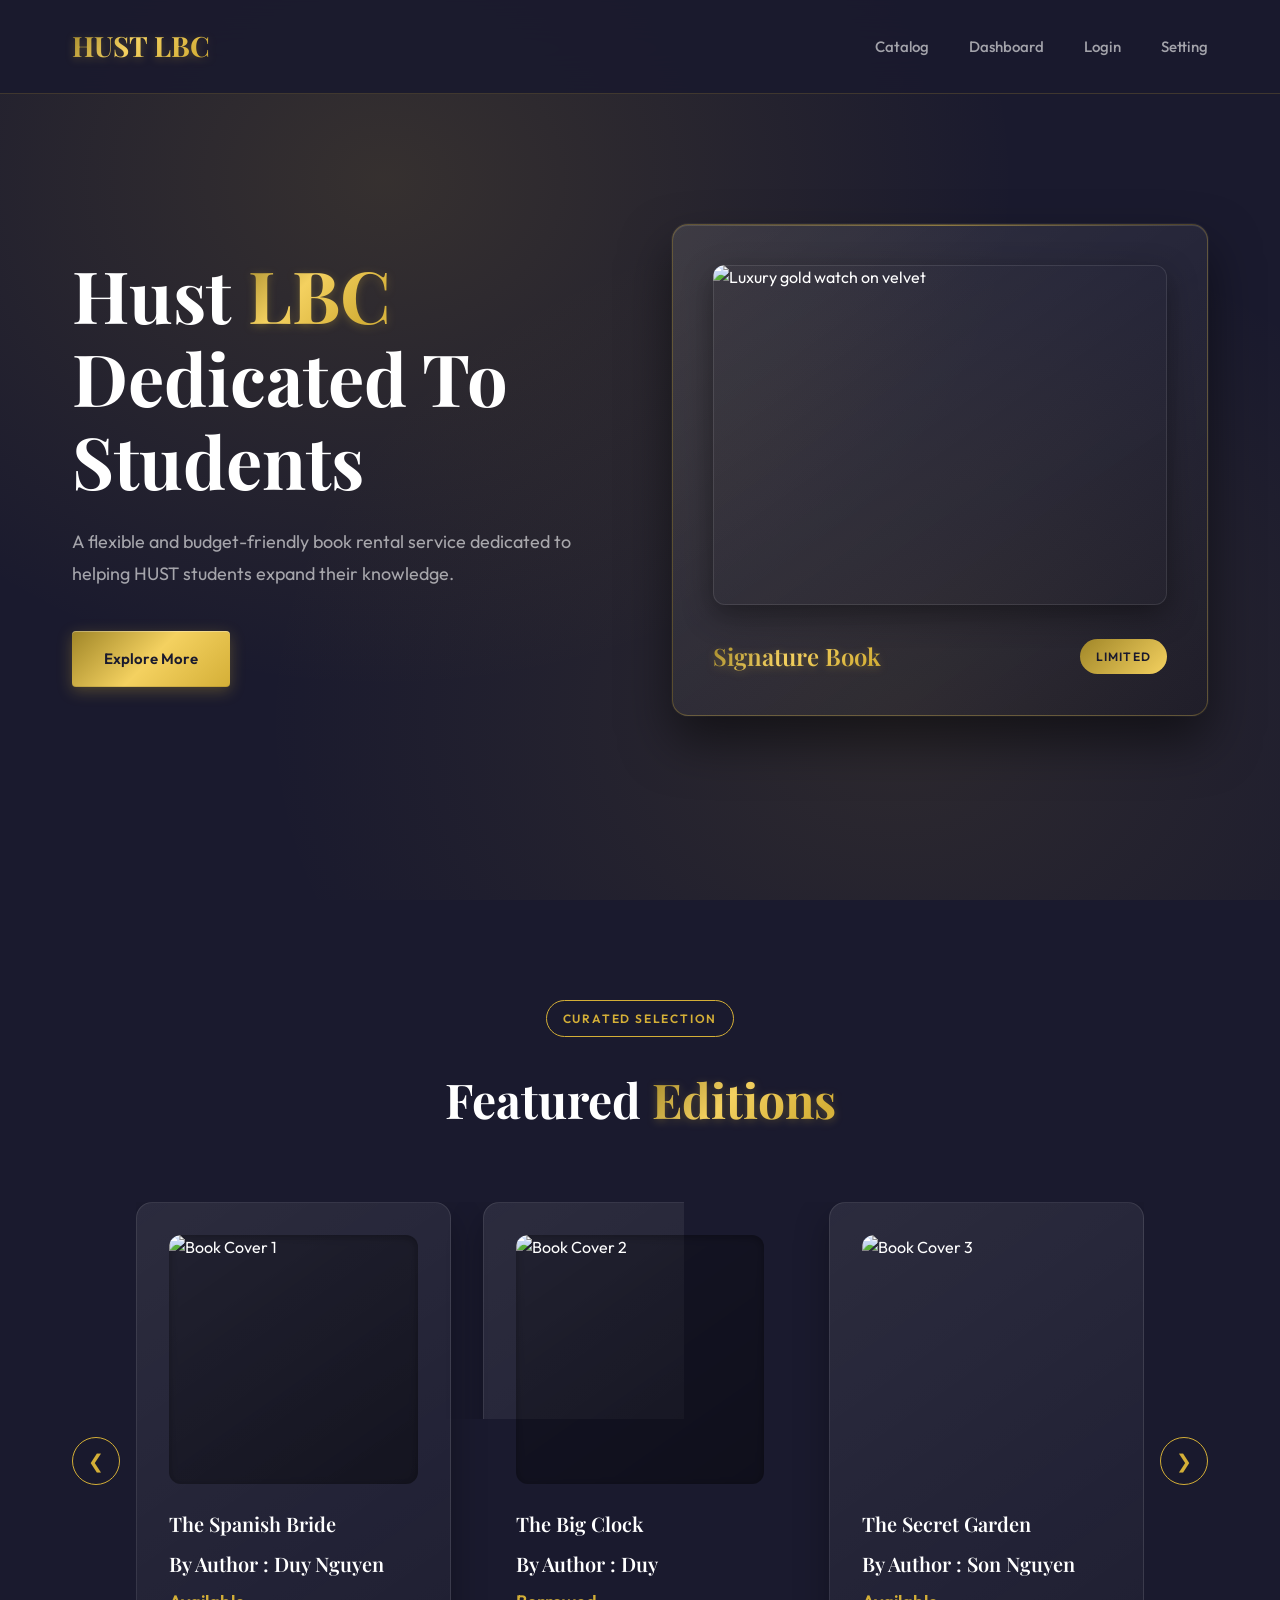
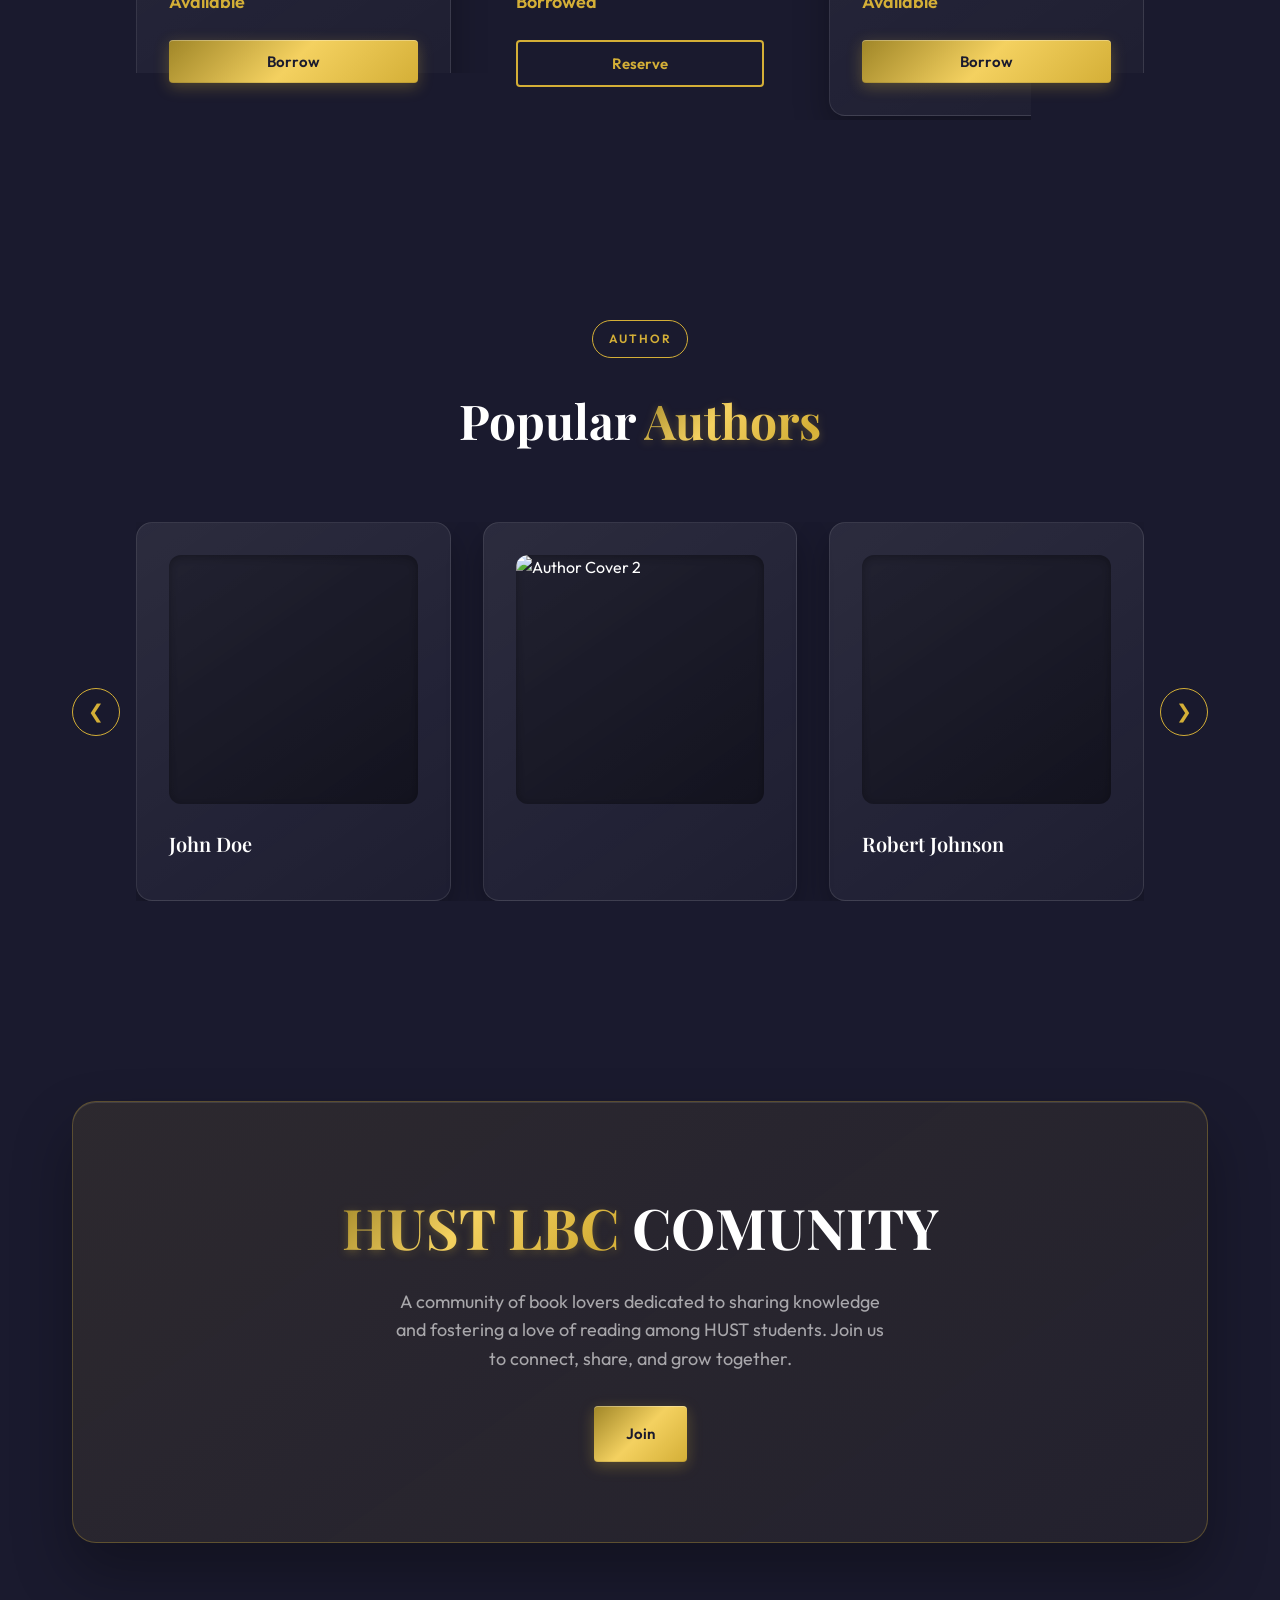
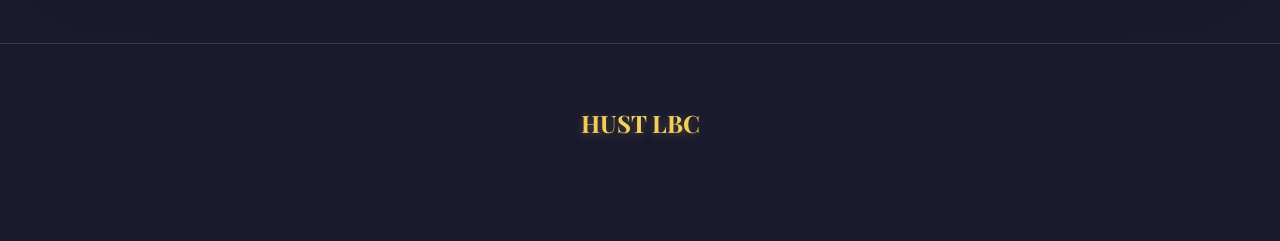
==== frontend/index.html @ 4344c5fb "Done login +catalog + index (home) lưu ý đọc lại các file css để biết style của web, chưa làm databa" ====
<!doctype html>
<html lang="en">
  <head>
    <meta charset="UTF-8" />
    <meta name="viewport" content="width=device-width, initial-scale=1.0" />
    <title>Hust | Library Book Checkout</title>

    <link rel="preconnect" href="https://fonts.googleapis.com" />
    <link rel="preconnect" href="https://fonts.gstatic.com" crossorigin />
    <link
      href="https://fonts.googleapis.com/css2?family=Playfair+Display:wght@400;500;600;700;800&family=Outfit:wght@300;400;500;600;700&display=swap"
      rel="stylesheet" />

    <link rel="stylesheet" href="assets/css/style.css" />
    <link rel="stylesheet" href="assets/css/index.css" />
  </head>
  <body>
    <nav>
      <div class="container">
        <a href="index.html" class="logo metallic-gold">HUST LBC</a>
        <ul class="nav-links">
          <li><a href="catalog.html">Catalog</a></li>
          <li><a href="dashboard.html">Dashboard</a></li>
          <li><a href="login.html">Login</a></li>
          <li><a href="setting.html">Setting</a></li>
        </ul>
      </div>
    </nav>

    <main>
      <section class="hero">
        <div class="hero-bg"></div>
        <div class="container">
          <div class="hero-grid">
            <div class="hero-content">
              <h1>
                Hust <span class="metallic-gold">LBC</span> Dedicated To
                Students
              </h1>
              <p class="hero-description">
                A flexible and budget-friendly book rental service dedicated to
                helping HUST students expand their knowledge.
              </p>
              <div class="hero-buttons">
                <a href="catalog.html" class="btn btn-gold">Explore More</a>
              </div>
            </div>
            <div class="hero-visual">
              <div class="card-3d">
                <div class="card-3d-inner">
                  <div class="card-image">
                    <img
                      src="https://images.nxbbachkhoa.vn/Picture/2023/3/20/image-20230320163952673.jpg"
                      alt="Luxury gold watch on velvet" />
                  </div>
                  <div class="card-meta">
                    <h3 class="card-title metallic-gold">Signature Book</h3>
                    <span class="card-badge">Limited</span>
                  </div>
                </div>
              </div>
            </div>
          </div>
        </div>
      </section>

      <section class="products">
        <div class="container">
          <div class="section-header">
            <span class="section-tag">Curated Selection</span>
            <h2 class="section-title">
              Featured <span class="metallic-gold">Editions</span>
            </h2>
          </div>

          <!-- Carousel Wrapper -->
          <div class="carousel-container">
            <!-- Nút lùi -->
            <button class="carousel-nav prev" aria-label="Previous">❮</button>

            <!-- Khung nhìn (ẩn đi những sách bị tràn ra ngoài) -->
            <div class="carousel-viewport">
              <!-- Đường ray chứa tất cả các sách -->
              <div class="carousel-track">
                <!-- Book 1 -->
                <div class="product-card">
                  <div class="product-card-inner">
                    <div class="product-image">
                      <img
                        src="https://images.unsplash.com/photo-1544947950-fa07a98d237f?w=600&q=80"
                        alt="Book Cover 1" />
                    </div>
                    <h3 class="product-title">The Spanish Bride</h3>
                    <h2 class="product-title">By Author : Duy Nguyen</h2>
                    <p class="product-price">Available</p>
                    <button class="btn btn-gold btn-block card-action">
                      Borrow
                    </button>
                  </div>
                </div>

                <!-- Book 2 -->
                <div class="product-card">
                  <div class="product-card-inner">
                    <div class="product-image">
                      <img
                        src="https://images.unsplash.com/photo-1589829085413-56de8ae18c73?w=600&q=80"
                        alt="Book Cover 2" />
                    </div>
                    <h3 class="product-title">The Big Clock</h3>
                    <h2 class="product-title">By Author : Duy</h2>
                    <p class="product-price">Borrowed</p>
                    <button class="btn btn-outline btn-block card-action">
                      Reserve
                    </button>
                  </div>
                </div>

                <!-- Book 3 -->
                <div class="product-card">
                  <div class="product-card-inner">
                    <div class="product-image">
                      <img
                        src="https://images.unsplash.com/photo-1611591437281-460bfbe1220a?w=400&q=80"
                        alt="Book Cover 3" />
                    </div>
                    <h3 class="product-title">The Secret Garden</h3>
                    <h2 class="product-title">By Author : Son Nguyen</h2>
                    <p class="product-price">Available</p>
                    <button class="btn btn-gold btn-block card-action">
                      Borrow
                    </button>
                  </div>
                </div>

                <!-- Book 4 -->
                <div class="product-card">
                  <div class="product-card-inner">
                    <div class="product-image">
                      <img
                        src="https://images.unsplash.com/photo-1512820790803-83ca734da794?w=600&q=80"
                        alt="Book Cover 4" />
                    </div>
                    <h3 class="product-title">The Great Gatsby</h3>
                    <h2 class="product-title">By Author : Son</h2>
                    <p class="product-price">Available</p>
                    <button class="btn btn-gold btn-block card-action">
                      Borrow
                    </button>
                  </div>
                </div>

                <!-- Book 5 -->
                <div class="product-card">
                  <div class="product-card-inner">
                    <div class="product-image">
                      <img
                        src="https://images.unsplash.com/photo-1532012197267-da84d127e765?w=600&q=80"
                        alt="Book Cover 5" />
                    </div>
                    <h3 class="product-title">Huckleberry Finn</h3>
                    <h2 class="product-title">By Author : Bao Nguyen</h2>
                    <p class="product-price">Available</p>
                    <button class="btn btn-gold btn-block card-action">
                      Borrow
                    </button>
                  </div>
                </div>
              </div>
            </div>

            <!-- Nút tiến -->
            <button class="carousel-nav next" aria-label="Next">❯</button>
          </div>
        </div>
      </section>

      <!-- Popular Author -->
      <section class="products">
        <div class="container">
          <div class="section-header">
            <span class="section-tag">Author</span>
            <h2 class="section-title">
              Popular <span class="metallic-gold">Authors</span>
            </h2>
          </div>

          <!-- Carousel Wrapper -->
          <div class="carousel-container">
            <!-- Nút lùi -->
            <button class="carousel-nav prev" aria-label="Previous">❮</button>

            <!-- Khung nhìn (ẩn đi những sách bị tràn ra ngoài) -->
            <div class="carousel-viewport">
              <!-- Đường ray chứa tất cả các sách -->
              <div class="carousel-track">
                <!-- Author 1 -->
                <div class="product-card">
                  <div class="product-card-inner">
                    <div class="product-image">
                      <img
                        src="https://i.scdn.co/image/ab6761610000e5ebdd63bbbb794fe896da8b1cca"
                        alt="Author Cover 1" />
                    </div>
                    <h3 class="product-title">John Doe</h3>
                  </div>
                </div>

                <!-- Author 2 -->
                <div class="product-card">
                  <div class="product-card-inner">
                    <div class="product-image">
                      <img
                        src="https://www.janesmithauthor.com/uploads/b/c5209bf0-3a89-11ef-9367-8d7cf36590d5/JS%20square%20small.jpg"
                        alt="Author Cover 2" />
                    </div>
                    <h3 class="product-title">Jane Smith</h3>
                  </div>
                </div>

                <!-- Author 3 -->
                <div class="product-card">
                  <div class="product-card-inner">
                    <div class="product-image">
                      <img
                        src="https://www.heydaybooks.com/wp-content/uploads/2022/08/Bob_Johnson_credit_Dani_Padgett_500pix-web.jpg"
                        alt="Author Cover 3" />
                    </div>
                    <h3 class="product-title">Robert Johnson</h3>
                  </div>
                </div>

                <!-- Author 4 -->
                <div class="product-card">
                  <div class="product-card-inner">
                    <div class="product-image">
                      <img
                        src="https://m.media-amazon.com/images/M/MV5BNzhkYTNkNTktN2M5OS00MjU5LWFkMWQtZGEwOWIzZjcyY2NiXkEyXkFqcGc@._V1_FMjpg_UX1000_.jpg"
                        alt="Author Cover 4" />
                    </div>
                    <h3 class="product-title">F. Scott Fitzgerald</h3>
                  </div>
                </div>

                <!-- Author 5 -->
                <div class="product-card">
                  <div class="product-card-inner">
                    <div class="product-image">
                      <img
                        src="https://www.americanpoems.com/wp-content/uploads/2018/09/Emily-Dickinson.gif"
                        alt="Author Cover 5" />
                    </div>
                    <h3 class="product-title">Emily Dickinson</h3>
                  </div>
                </div>
              </div>
            </div>

            <!-- Nút tiến -->
            <button class="carousel-nav next" aria-label="Next">❯</button>
          </div>
        </div>
      </section>

      <section class="cta">
        <div class="container">
          <div class="cta-card">
            <h2 class="cta-title">
              <span class="metallic-gold">HUST LBC</span> COMUNITY
            </h2>
            <p class="cta-description">
              A community of book lovers dedicated to sharing knowledge and
              fostering a love of reading among HUST students. Join us to
              connect, share, and grow together.
            </p>
            <a href="login.html" class="btn btn-gold">Join</a>
          </div>
        </div>
      </section>
    </main>

    <footer>
      <div class="container">
        <div class="footer-logo metallic-gold reveal">HUST LBC</div>
        <p class="reveal stagger-1">
          &copy; 2026 HUST LBC. Crafted with hyperrealistic precision.
        </p>
      </div>
    </footer>

    <script src="assets/js/index/index.js"></script>
    <script src="assets/js/main.js"></script>
  </body>
</html>
---- frontend/assets/css/style.css ----
/* ==========================================================================
   GLOBAL VARIABLES & RESET
   ========================================================================== */
:root {
  --color-bg: #1a1a2e;
  --color-bg-alt: #16162a;
  --color-text: #ffffff;
  --color-text-muted: rgba(255, 255, 255, 0.6);
  --color-gold: #d4af37;
  --color-gold-light: #f4d160;
  --color-gold-dark: #a08628;
  --color-silver: #c0c0c0;
  --font-display: "Playfair Display", serif;
  --font-body: "Outfit", sans-serif;
}

*,
*::before,
*::after {
  margin: 0;
  padding: 0;
  box-sizing: border-box;
}

html {
  font-size: 16px;
  scroll-behavior: smooth;
}

body {
  font-family: var(--font-body);
  background: var(--color-bg);
  color: var(--color-text);
  line-height: 1.6;
  -webkit-font-smoothing: antialiased;
  min-height: 100vh;
  overflow-x: hidden;
}

.container {
  max-width: 1200px;
  margin: 0 auto;
  padding: 0 2rem;
}

/* ==========================================================================
   UTILITIES & TYPOGRAPHY
   ========================================================================== */
.metallic-gold {
  background: linear-gradient(
    135deg,
    var(--color-gold-dark) 0%,
    var(--color-gold-light) 25%,
    var(--color-gold) 50%,
    var(--color-gold-light) 75%,
    var(--color-gold-dark) 100%
  );
  -webkit-background-clip: text;
  -webkit-text-fill-color: transparent;
  background-clip: text;
  filter: drop-shadow(0 2px 4px rgba(212, 175, 55, 0.3));
  background-size: 200% auto;
  animation: shine 3s linear infinite;
}

.metallic-silver {
  background: linear-gradient(
    135deg,
    #888 0%,
    #fff 25%,
    #c0c0c0 50%,
    #fff 75%,
    #888 100%
  );
  -webkit-background-clip: text;
  -webkit-text-fill-color: transparent;
  background-clip: text;
}

a:focus-visible,
button:focus-visible {
  outline: 2px solid var(--color-gold);
  outline-offset: 4px;
}

/* ==========================================================================
   COMPONENTS: BUTTONS
   ========================================================================== */
.btn {
  display: inline-flex;
  align-items: center;
  gap: 0.5rem;
  padding: 1rem 2rem;
  font-family: inherit;
  font-size: 0.9375rem;
  font-weight: 600;
  text-decoration: none;
  border: none;
  border-radius: 4px;
  cursor: pointer;
  transition: all 0.4s ease;
}

.btn-gold {
  color: var(--color-bg);
  background: linear-gradient(
    135deg,
    var(--color-gold-dark),
    var(--color-gold-light),
    var(--color-gold)
  );
  box-shadow:
    0 4px 15px rgba(212, 175, 55, 0.3),
    inset 0 1px 0 rgba(255, 255, 255, 0.3),
    inset 0 -1px 0 rgba(0, 0, 0, 0.1);
  animation: goldGlow 2s ease-in-out infinite;
}

.btn-gold:hover {
  transform: translateY(-2px);
  animation: none;
  box-shadow:
    0 8px 25px rgba(212, 175, 55, 0.4),
    inset 0 1px 0 rgba(255, 255, 255, 0.3),
    inset 0 -1px 0 rgba(0, 0, 0, 0.1);
}

.btn-outline {
  color: var(--color-gold);
  background: transparent;
  border: 2px solid var(--color-gold);
}

.btn-outline:hover {
  background: rgba(212, 175, 55, 0.1);
}

/* ==========================================================================
   LAYOUT: HEADER (NAV)
   ========================================================================== */
nav {
  position: fixed;
  top: 0;
  left: 0;
  right: 0;
  z-index: 100;
  padding: 1.5rem 0;
  background: rgba(26, 26, 46, 0.9);
  backdrop-filter: blur(20px);
  border-bottom: 1px solid rgba(212, 175, 55, 0.2);
}

nav .container {
  display: flex;
  justify-content: space-between;
  align-items: center;
}

.logo {
  font-family: var(--font-display);
  font-size: 1.75rem;
  font-weight: 700;
  text-decoration: none;
}

.nav-links {
  display: flex;
  gap: 2.5rem;
  list-style: none;
}

.nav-links a {
  font-size: 0.9375rem;
  font-weight: 500;
  text-decoration: none;
  color: var(--color-text-muted);
  transition: all 0.3s ease;
  position: relative;
}

.nav-links a::after {
  content: "";
  position: absolute;
  bottom: -4px;
  left: 0;
  width: 0;
  height: 2px;
  background: linear-gradient(
    90deg,
    var(--color-gold-dark),
    var(--color-gold-light)
  );
  transition: width 0.3s cubic-bezier(0.34, 1.56, 0.64, 1);
}

.nav-links a:hover {
  color: var(--color-gold);
}

.nav-links a:hover::after {
  width: 100%;
}

@media (max-width: 768px) {
  .nav-links {
    display: none;
  }
}

/* ==========================================================================
   LAYOUT: FOOTER
   ========================================================================== */
footer {
  padding: 60px 0 40px;
  border-top: 1px solid rgba(212, 175, 55, 0.2);
  text-align: center;
}

.footer-logo {
  font-family: var(--font-display);
  font-size: 1.5rem;
  font-weight: 700;
  margin-bottom: 1rem;
}

footer p {
  font-size: 0.875rem;
  color: var(--color-text-muted);
}

/* ==========================================================================
   GLOBAL ANIMATIONS
   ========================================================================== */
@keyframes fadeInUp {
  from {
    opacity: 0;
    transform: translateY(60px);
  }
  to {
    opacity: 1;
    transform: translateY(0);
  }
}

@keyframes shine {
  0% {
    background-position: -200% center;
  }
  100% {
    background-position: 200% center;
  }
}

@keyframes goldGlow {
  0%,
  100% {
    box-shadow: 0 4px 15px rgba(212, 175, 55, 0.3);
  }
  50% {
    box-shadow:
      0 4px 30px rgba(212, 175, 55, 0.5),
      0 0 50px rgba(212, 175, 55, 0.2);
  }
}

.reveal {
  opacity: 0;
  transform: translateY(60px);
  transition:
    opacity 0.8s cubic-bezier(0.16, 1, 0.3, 1),
    transform 0.8s cubic-bezier(0.16, 1, 0.3, 1);
}

.reveal.revealed {
  opacity: 1;
  transform: translateY(0);
}

.reveal-3d {
  opacity: 0;
  transform: translateY(40px) rotateX(10deg);
  transition:
    opacity 0.8s cubic-bezier(0.16, 1, 0.3, 1),
    transform 0.8s cubic-bezier(0.16, 1, 0.3, 1);
}

.reveal-3d.revealed {
  opacity: 1;
  transform: translateY(0) rotateX(0deg);
}

.stagger-1 {
  transition-delay: 0.1s;
}
.stagger-2 {
  transition-delay: 0.2s;
}
.stagger-3 {
  transition-delay: 0.3s;
}
.stagger-4 {
  transition-delay: 0.4s;
}

/* Reduced Motion Override */
@media (prefers-reduced-motion: reduce) {
  *,
  .btn-gold,
  .reveal,
  .reveal-3d {
    animation-duration: 0.01ms !important;
    transition-duration: 0.01ms !important;
    animation-delay: 0ms !important;
  }
  .metallic-gold {
    animation: none;
  }
  .reveal,
  .reveal-3d {
    opacity: 1;
    transform: none;
  }
}
---- frontend/assets/css/index.css ----
/* ==========================================================================
   HERO SECTION
   ========================================================================== */
.hero {
  min-height: 100vh;
  display: flex;
  align-items: center;
  padding: 120px 0 80px;
  position: relative;
  perspective: 1000px;
}

.hero-bg {
  position: absolute;
  top: 0;
  left: 0;
  width: 100%;
  height: 100%;
  background:
    radial-gradient(
      ellipse at 30% 20%,
      rgba(212, 175, 55, 0.15) 0%,
      transparent 50%
    ),
    radial-gradient(
      ellipse at 70% 80%,
      rgba(212, 175, 55, 0.1) 0%,
      transparent 50%
    );
  z-index: -1;
}

.hero-grid {
  display: grid;
  grid-template-columns: 1fr 1fr;
  gap: 4rem;
  align-items: center;
}

.hero-content {
  animation: fadeInUp 1s cubic-bezier(0.16, 1, 0.3, 1) 0.3s both;
}

.hero-content h1 {
  font-family: var(--font-display);
  font-size: clamp(3rem, 6vw, 4.5rem);
  font-weight: 700;
  line-height: 1.15;
  margin-bottom: 1.5rem;
}

.hero-description {
  font-size: 1.125rem;
  color: var(--color-text-muted);
  margin-bottom: 2.5rem;
  line-height: 1.8;
}

.hero-buttons {
  display: flex;
  gap: 1rem;
}

/* Hero 3D Card */
.hero-visual {
  perspective: 1000px;
  animation: fadeInUp 1s cubic-bezier(0.16, 1, 0.3, 1) 0.5s both;
}

.card-3d {
  position: relative;
  transform-style: preserve-3d;
  transition: transform 0.6s cubic-bezier(0.23, 1, 0.32, 1);
  animation: float3D 6s ease-in-out infinite;
}

.card-3d:hover {
  transform: rotateY(-5deg) rotateX(5deg);
}

.card-3d-inner {
  padding: 2.5rem;
  background: linear-gradient(
    145deg,
    rgba(255, 255, 255, 0.1) 0%,
    rgba(255, 255, 255, 0.05) 50%,
    rgba(0, 0, 0, 0.1) 100%
  );
  border: 1px solid rgba(212, 175, 55, 0.3);
  border-radius: 16px;
  box-shadow:
    0 25px 50px rgba(0, 0, 0, 0.5),
    0 0 0 1px rgba(255, 255, 255, 0.05),
    inset 0 1px 0 rgba(255, 255, 255, 0.1);
  position: relative;
  overflow: hidden;
}

.card-3d-inner::before {
  content: "";
  position: absolute;
  top: 0;
  left: 0;
  right: 0;
  height: 1px;
  background: linear-gradient(
    90deg,
    transparent,
    rgba(212, 175, 55, 0.5),
    transparent
  );
}

.card-image {
  width: 100%;
  aspect-ratio: 4/3;
  border-radius: 12px;
  overflow: hidden;
  margin-bottom: 2rem;
  box-shadow:
    0 10px 30px rgba(0, 0, 0, 0.4),
    inset 0 0 0 1px rgba(255, 255, 255, 0.1);
}

.card-image img {
  width: 100%;
  height: 100%;
  object-fit: cover;
}

.card-meta {
  display: flex;
  justify-content: space-between;
  align-items: center;
}

.card-title {
  font-family: var(--font-display);
  font-size: 1.5rem;
  font-weight: 600;
}

.card-badge {
  padding: 0.5rem 1rem;
  font-size: 0.75rem;
  font-weight: 600;
  text-transform: uppercase;
  letter-spacing: 0.1em;
  color: var(--color-bg);
  background: linear-gradient(
    135deg,
    var(--color-gold-dark),
    var(--color-gold-light)
  );
  border-radius: 100px;
}

/* ==========================================================================
   PRODUCTS SECTION
   ========================================================================== */
.products {
  padding: 100px 0;
}

.section-header {
  text-align: center;
  margin-bottom: 4rem;
}

.section-tag {
  display: inline-block;
  padding: 0.5rem 1rem;
  font-size: 0.75rem;
  font-weight: 600;
  letter-spacing: 0.15em;
  text-transform: uppercase;
  color: var(--color-gold);
  border: 1px solid var(--color-gold);
  border-radius: 100px;
  margin-bottom: 1.5rem;
  animation: fadeInUp 0.6s ease-out both;
}

.section-title {
  font-family: var(--font-display);
  font-size: clamp(2rem, 4vw, 3rem);
  font-weight: 700;
}

.products-grid {
  display: grid;
  grid-template-columns: repeat(4, 1fr);
  gap: 2rem;
}

.product-card {
  perspective: 1000px;
  cursor: pointer;
  animation: fadeInUp 0.6s ease-out both;
  transition:
    transform 0.5s cubic-bezier(0.16, 1, 0.3, 1),
    box-shadow 0.5s ease;
}

.product-card:nth-child(1) {
  animation-delay: 0.1s;
}
.product-card:nth-child(2) {
  animation-delay: 0.2s;
}
.product-card:nth-child(3) {
  animation-delay: 0.3s;
}

.product-card:hover {
  transform: translateY(-12px);
  box-shadow: 0 30px 60px rgba(0, 0, 0, 0.4);
}

.product-card:active {
  transform: translateY(-6px) scale(0.98);
}

.product-card-inner {
  padding: 2rem;
  background: linear-gradient(
    145deg,
    rgba(255, 255, 255, 0.08),
    rgba(255, 255, 255, 0.02)
  );
  border: 1px solid rgba(255, 255, 255, 0.1);
  border-radius: 16px;
  transform-style: preserve-3d;
  transition:
    all 0.5s cubic-bezier(0.23, 1, 0.32, 1),
    box-shadow 0.5s ease;
  box-shadow: 0 15px 35px rgba(0, 0, 0, 0.3);
}

.product-card:hover .product-card-inner {
  transform: translateY(-10px) rotateX(5deg);
  border-color: rgba(212, 175, 55, 0.3);
  box-shadow:
    0 25px 50px rgba(0, 0, 0, 0.4),
    0 0 50px rgba(212, 175, 55, 0.15);
}

.product-image {
  width: 100%;
  aspect-ratio: 1;
  border-radius: 12px;
  overflow: hidden;
  margin-bottom: 1.5rem;
  background: linear-gradient(145deg, rgba(0, 0, 0, 0.2), rgba(0, 0, 0, 0.4));
  box-shadow: inset 0 2px 10px rgba(0, 0, 0, 0.3);
}

.product-image img {
  width: 100%;
  height: 120%;
  object-fit: cover;
  transition: transform 0.5s ease;
}

.product-card:hover .product-image img {
  transform: scale(1.05);
}

.product-title {
  font-family: var(--font-display);
  font-size: 1.25rem;
  font-weight: 600;
  margin-bottom: 0.5rem;
}

.product-price {
  font-size: 1.125rem;
  font-weight: 600;
  color: var(--color-gold);
  transition:
    transform 0.3s cubic-bezier(0.34, 1.56, 0.64, 1),
    color 0.3s ease;
}

.product-card:hover .product-price {
  transform: scale(1.1);
}

/* ==========================================================================
   MATERIALS SECTION
   ========================================================================== */
.materials {
  padding: 100px 0;
  background: var(--color-bg-alt);
}

.materials-grid {
  display: grid;
  grid-template-columns: repeat(4, 1fr);
  gap: 1.5rem;
}

.material-card {
  aspect-ratio: 1;
  border-radius: 16px;
  position: relative;
  overflow: hidden;
  cursor: pointer;
  animation: fadeInUp 0.5s ease-out both;
  transition: transform 0.4s cubic-bezier(0.16, 1, 0.3, 1);
}

.material-card:nth-child(1) {
  animation-delay: 0.1s;
}
.material-card:nth-child(2) {
  animation-delay: 0.15s;
}
.material-card:nth-child(3) {
  animation-delay: 0.2s;
}
.material-card:nth-child(4) {
  animation-delay: 0.25s;
}

.material-card::after {
  content: "";
  position: absolute;
  top: 0;
  left: -100%;
  width: 50%;
  height: 100%;
  background: linear-gradient(
    90deg,
    transparent,
    rgba(255, 255, 255, 0.4),
    transparent
  );
  transition: left 0.5s ease;
}

.material-card:hover {
  transform: scale(1.05);
  box-shadow: 0 20px 40px rgba(0, 0, 0, 0.4);
}

.material-card:hover::after {
  left: 150%;
}

.material-card:active {
  transform: scale(0.98);
}

.material-gold {
  background: linear-gradient(
    135deg,
    #b8860b 0%,
    #ffd700 25%,
    #daa520 50%,
    #ffd700 75%,
    #b8860b 100%
  );
}
.material-silver {
  background: linear-gradient(
    135deg,
    #696969 0%,
    #e0e0e0 25%,
    #c0c0c0 50%,
    #e0e0e0 75%,
    #696969 100%
  );
}
.material-bronze {
  background: linear-gradient(
    135deg,
    #8b4513 0%,
    #cd853f 25%,
    #b87333 50%,
    #cd853f 75%,
    #8b4513 100%
  );
}
.material-platinum {
  background: linear-gradient(
    135deg,
    #8e8e8e 0%,
    #f5f5f5 25%,
    #e5e4e2 50%,
    #f5f5f5 75%,
    #8e8e8e 100%
  );
}

.material-label {
  position: absolute;
  bottom: 1rem;
  left: 1rem;
  font-size: 0.875rem;
  font-weight: 600;
  text-transform: uppercase;
  letter-spacing: 0.1em;
  color: rgba(0, 0, 0, 0.7);
}

/* ==========================================================================
   CTA SECTION
   ========================================================================== */
.cta {
  padding: 100px 0;
}

.cta-card {
  padding: 5rem 3rem;
  text-align: center;
  background: linear-gradient(
    145deg,
    rgba(212, 175, 55, 0.1),
    rgba(212, 175, 55, 0.05)
  );
  border: 1px solid rgba(212, 175, 55, 0.3);
  border-radius: 24px;
  box-shadow:
    0 30px 60px rgba(0, 0, 0, 0.3),
    inset 0 1px 0 rgba(255, 255, 255, 0.1);
  animation: fadeInUp 0.8s ease-out 0.2s both;
}

.cta-title {
  font-family: var(--font-display);
  font-size: clamp(2rem, 5vw, 3.5rem);
  font-weight: 700;
  margin-bottom: 1rem;
}

.cta-description {
  font-size: 1.125rem;
  color: var(--color-text-muted);
  max-width: 500px;
  margin: 0 auto 2rem;
}

/* ==========================================================================
   INDEX RESPONSIVE & KEYFRAMES
   ========================================================================== */
@media (max-width: 1024px) {
  .hero-grid {
    grid-template-columns: 1fr;
  }
  .hero-visual {
    margin-top: 3rem;
  }
  .products-grid {
    grid-template-columns: repeat(2, 1fr);
  }
  .materials-grid {
    grid-template-columns: repeat(2, 1fr);
  }
}

@media (max-width: 1024px) {
  .products-grid {
    grid-template-columns: 1fr;
  }
  .hero-buttons {
    flex-direction: column;
  }
  .cta-card {
    padding: 3rem 1.5rem;
  }
}

@keyframes float3D {
  0%,
  100% {
    transform: translateZ(0) rotateX(0);
  }
  50% {
    transform: translateZ(20px) rotateX(2deg);
  }
}

@media (prefers-reduced-motion: reduce) {
  .hero-content,
  .hero-visual,
  .card-3d,
  .product-card,
  .material-card,
  .cta-card {
    animation-duration: 0.01ms !important;
    transition-duration: 0.01ms !important;
    animation-delay: 0ms !important;
  }
}

/* ==========================================================================
   CAROUSEL SYSTEM (Thay thế cho .products-grid cũ)
   ========================================================================== */
.carousel-container {
  position: relative;
  padding: 0 4rem; /* Tạo khoảng trống 2 bên cho nút bấm */
}

.carousel-viewport {
  overflow: hidden; /* Giấu các thẻ bài nằm ngoài khung */
  width: 100%;
}

.carousel-track {
  display: flex;
  gap: 2rem;
  /* Đây là mấu chốt cho chuyển động mượt mà: Dùng cubic-bezier giống hiệu ứng 3D */
  transition: transform 0.6s cubic-bezier(0.23, 1, 0.32, 1);
  will-change: transform; /* Tối ưu hóa hiệu năng render cho trình duyệt */
}

.carousel-track .product-card {
  /* Hiển thị 3 cột trên desktop, trừ đi khoảng cách gap */
  flex: 0 0 calc(33.333% - 1.333rem);
  min-width: 0;
}

/* Nút chuyển Slide phong cách Luxury */
.carousel-nav {
  position: absolute;
  top: 50%;
  transform: translateY(-50%);
  width: 48px;
  height: 48px;
  border-radius: 50%;
  background: rgba(26, 26, 46, 0.8);
  border: 1px solid var(--color-gold);
  color: var(--color-gold);
  font-size: 1.2rem;
  display: flex;
  align-items: center;
  justify-content: center;
  cursor: pointer;
  z-index: 10;
  transition: all 0.4s cubic-bezier(0.16, 1, 0.3, 1);
  backdrop-filter: blur(10px);
}

.carousel-nav:hover {
  background: linear-gradient(
    135deg,
    var(--color-gold-dark),
    var(--color-gold-light)
  );
  color: var(--color-bg);
  box-shadow: 0 0 20px rgba(212, 175, 55, 0.4);
  transform: translateY(-50%) scale(1.1);
}

.carousel-nav:disabled {
  opacity: 0.3;
  cursor: not-allowed;
  pointer-events: none;
}

.carousel-nav.prev {
  left: 0;
}

.carousel-nav.next {
  right: 0;
}

/* Style cho nút Borrow bên trong Card */
.btn-block {
  width: 100%;
  justify-content: center;
  padding: 0.75rem 1rem;
}
.card-action {
  margin-top: 1.5rem;
}

/* Carousel Responsive */
@media (max-width: 1024px) {
  .carousel-track .product-card {
    flex: 0 0 calc(50% - 1rem); /* Hiển thị 2 cột trên Tablet */
  }
}

@media (max-width: 768px) {
  .carousel-container {
    padding: 0 3rem;
  }
  .carousel-track .product-card {
    flex: 0 0 100%; /* Hiển thị 1 cột trên Mobile */
  }
}
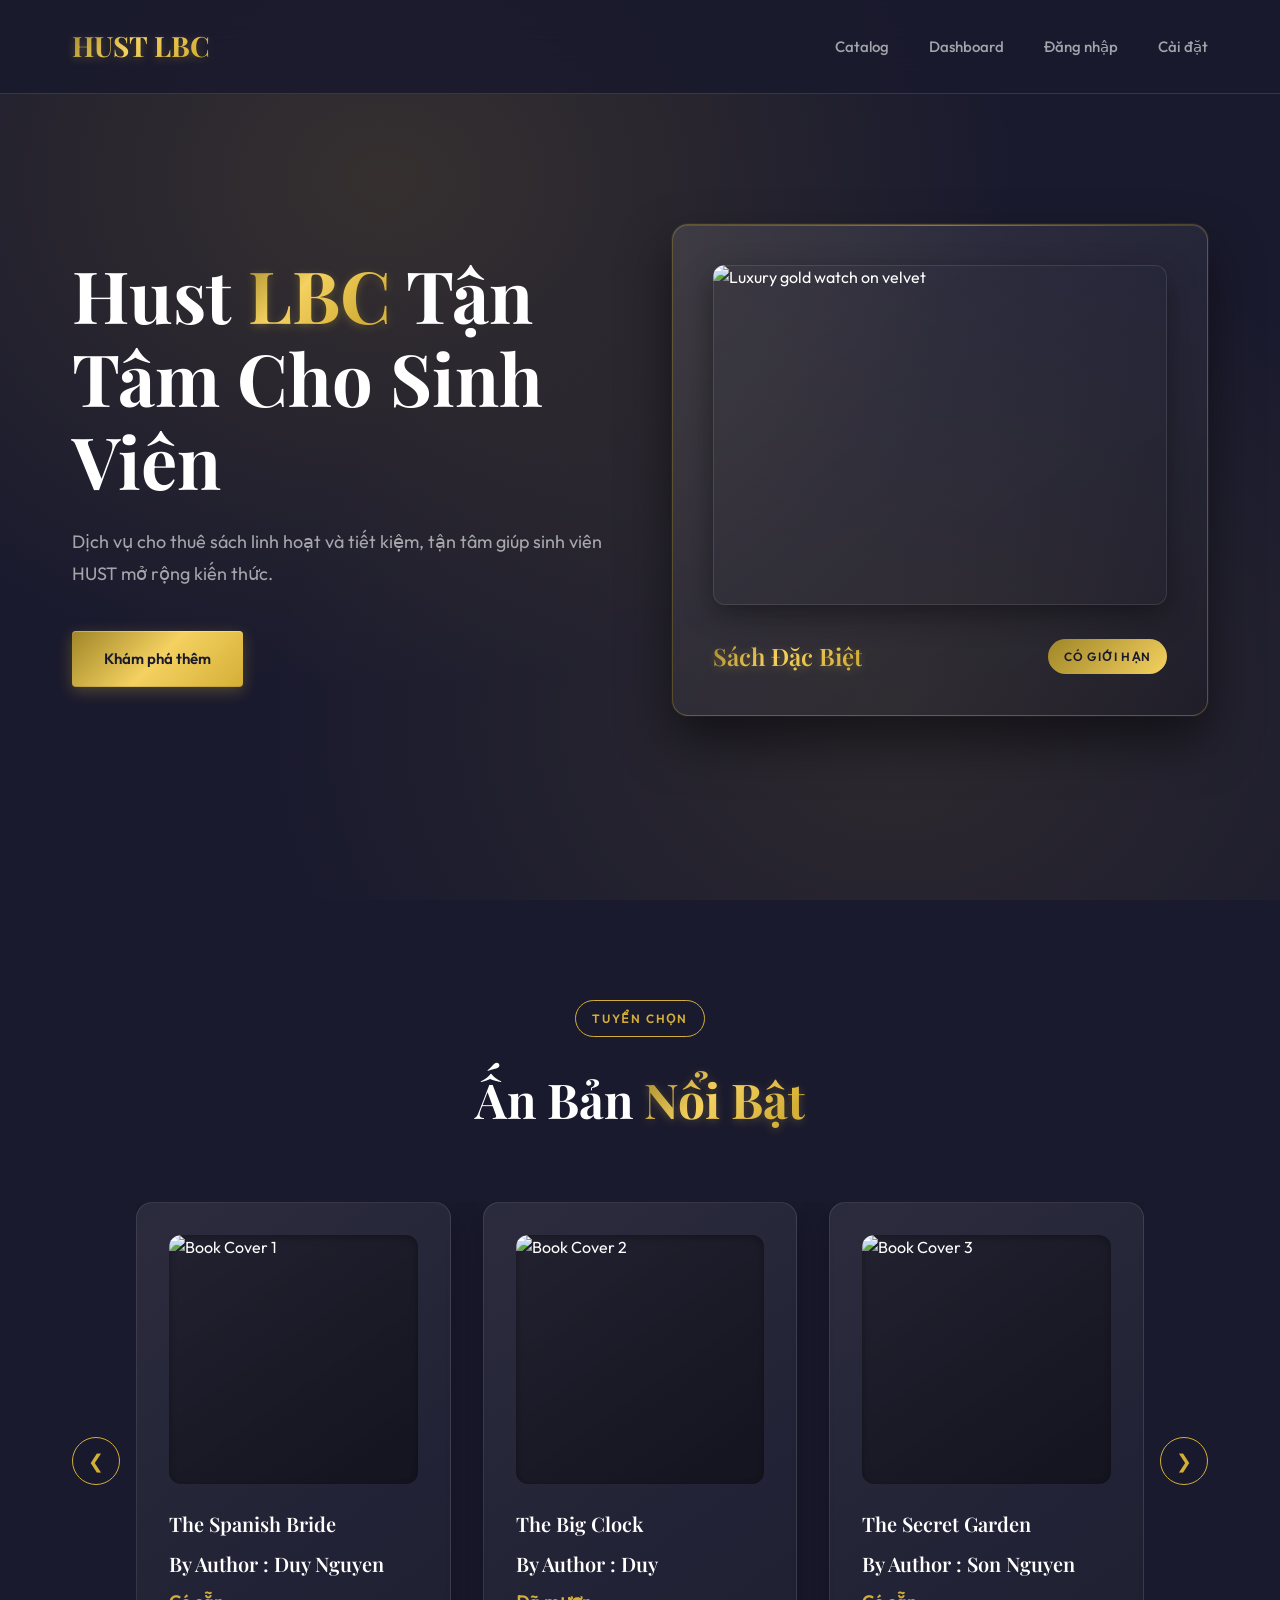
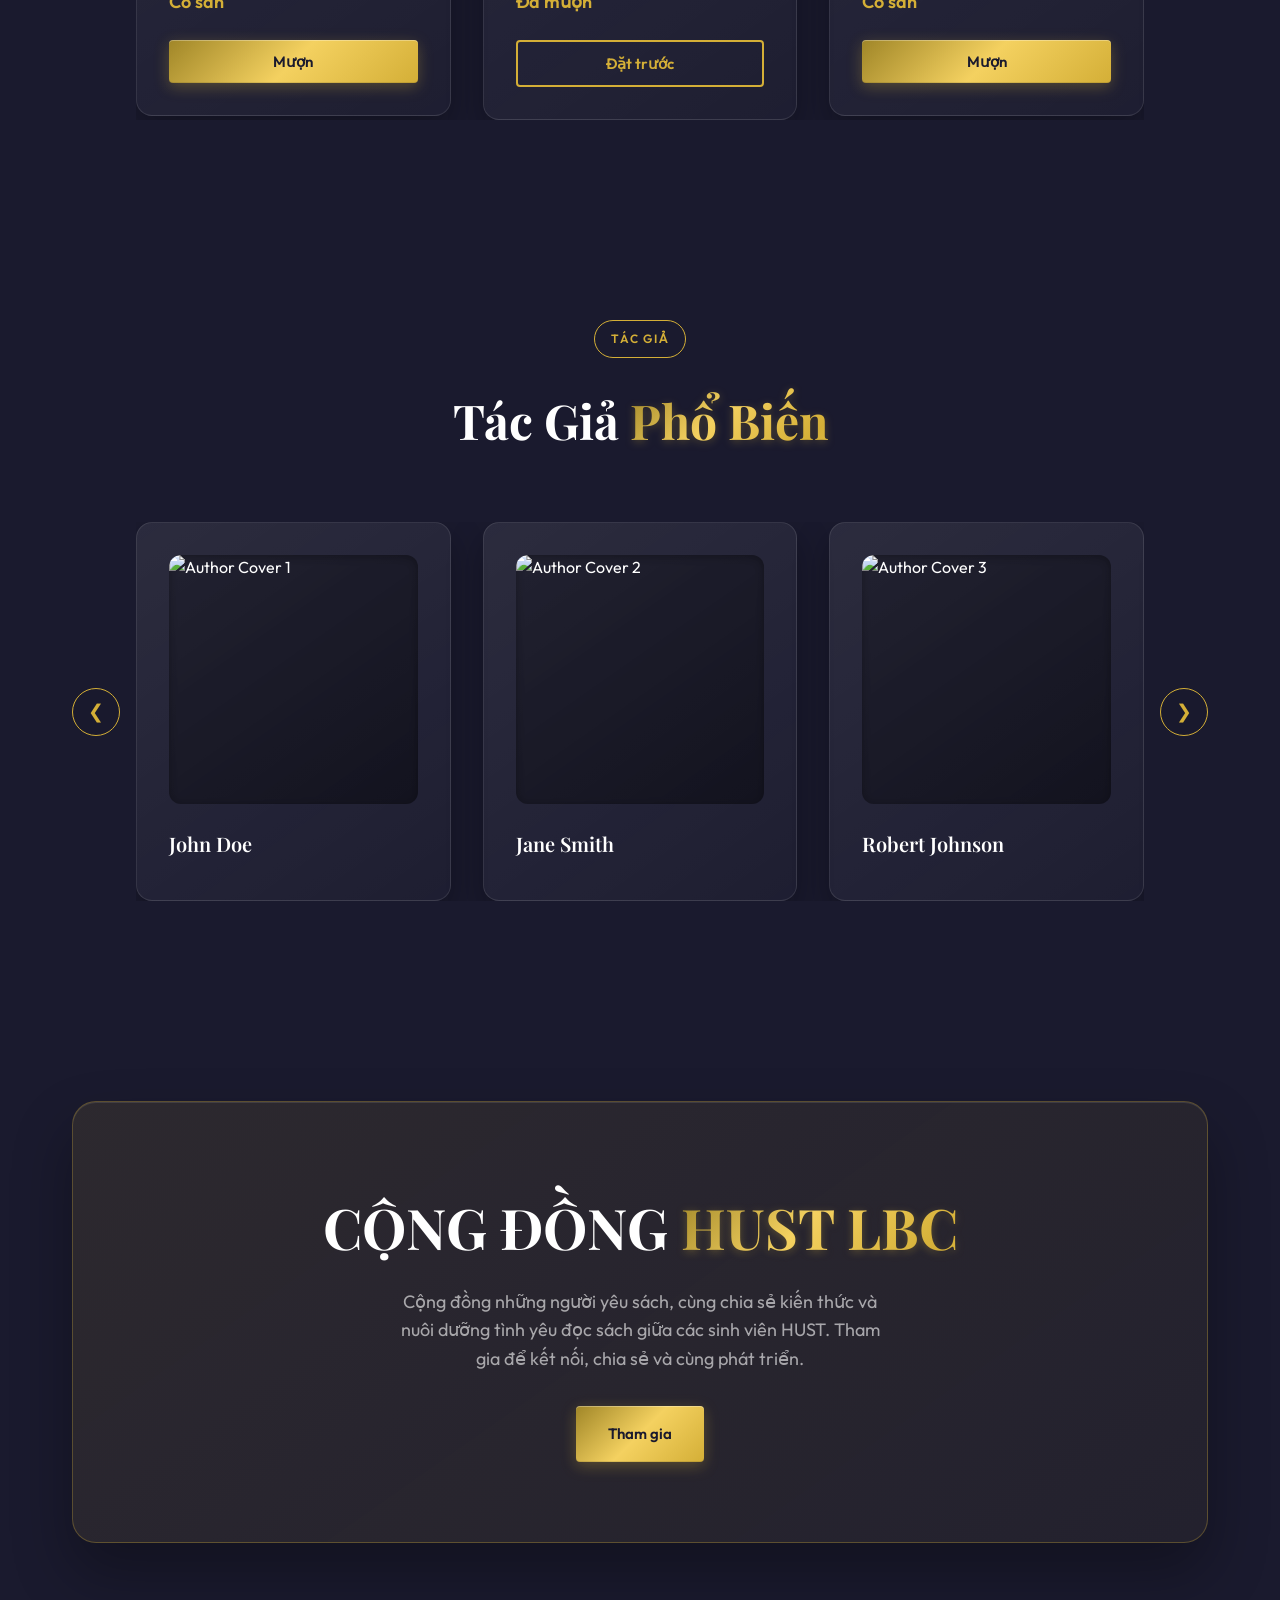
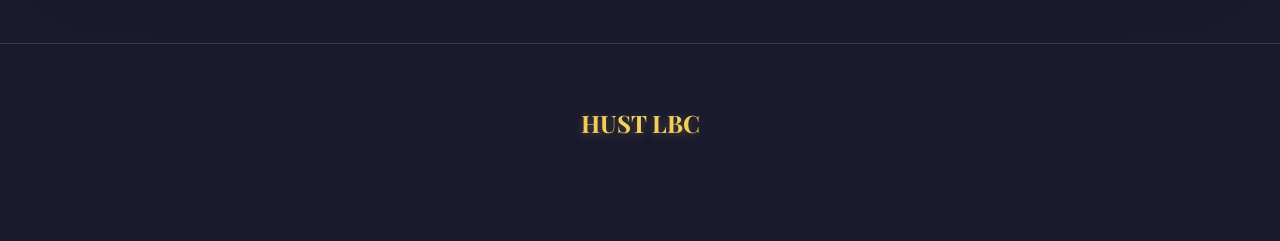
==== commit d1738bee: "Users_manage backend xử lí users + database user.txt" ====
--- a/frontend/index.html
+++ b/frontend/index.html
@@ -19,10 +19,29 @@
       <div class="container">
         <a href="index.html" class="logo metallic-gold">HUST LBC</a>
         <ul class="nav-links">
-          <li><a href="catalog.html">Catalog</a></li>
-          <li><a href="dashboard.html">Dashboard</a></li>
-          <li><a href="login.html">Login</a></li>
-          <li><a href="setting.html">Setting</a></li>
+          <li><a href="catalog.html" data-i18n="navCatalog">Catalog</a></li>
+          <li>
+            <a href="dashboard.html" data-i18n="navDashboard">Dashboard</a>
+          </li>
+
+          <li id="nav-login-wrapper">
+            <a href="login.html" data-i18n="navLogin">Login</a>
+          </li>
+
+          <li
+            class="user-nav-wrapper"
+            id="nav-user-profile"
+            style="display: none">
+            <div class="user-info-box">
+              <span class="user-icon">👤</span>
+              <span id="user-display-name">Tên User</span>
+            </div>
+            <button id="logout-btn" class="btn-logout" data-i18n="navLogout">
+              Đăng xuất
+            </button>
+          </li>
+
+          <li><a href="setting.html" data-i18n="navSetting">Setting</a></li>
         </ul>
       </div>
     </nav>
@@ -33,16 +52,21 @@
         <div class="container">
           <div class="hero-grid">
             <div class="hero-content">
-              <h1>
+              <h1 data-i18n-html="heroTitle">
                 Hust <span class="metallic-gold">LBC</span> Dedicated To
                 Students
               </h1>
-              <p class="hero-description">
+              <p class="hero-description" data-i18n="heroDesc">
                 A flexible and budget-friendly book rental service dedicated to
                 helping HUST students expand their knowledge.
               </p>
               <div class="hero-buttons">
-                <a href="catalog.html" class="btn btn-gold">Explore More</a>
+                <a
+                  href="catalog.html"
+                  class="btn btn-gold"
+                  data-i18n="heroExplore"
+                  >Explore More</a
+                >
               </div>
             </div>
             <div class="hero-visual">
@@ -54,8 +78,12 @@
                       alt="Luxury gold watch on velvet" />
                   </div>
                   <div class="card-meta">
-                    <h3 class="card-title metallic-gold">Signature Book</h3>
-                    <span class="card-badge">Limited</span>
+                    <h3 class="card-title metallic-gold" data-i18n="heroCardTitle">
+                      Signature Book
+                    </h3>
+                    <span class="card-badge" data-i18n="heroCardBadge"
+                      >Limited</span
+                    >
                   </div>
                 </div>
               </div>
@@ -67,22 +95,22 @@
       <section class="products">
         <div class="container">
           <div class="section-header">
-            <span class="section-tag">Curated Selection</span>
-            <h2 class="section-title">
+            <span class="section-tag" data-i18n="sectionCuratedTag"
+              >Curated Selection</span
+            >
+            <h2
+              class="section-title"
+              data-i18n-html="sectionCuratedTitle"
+              data-i18n-default="Featured <span class=&quot;metallic-gold&quot;>Editions</span>">
               Featured <span class="metallic-gold">Editions</span>
             </h2>
           </div>
 
-          <!-- Carousel Wrapper -->
           <div class="carousel-container">
-            <!-- Nút lùi -->
             <button class="carousel-nav prev" aria-label="Previous">❮</button>
 
-            <!-- Khung nhìn (ẩn đi những sách bị tràn ra ngoài) -->
             <div class="carousel-viewport">
-              <!-- Đường ray chứa tất cả các sách -->
               <div class="carousel-track">
-                <!-- Book 1 -->
                 <div class="product-card">
                   <div class="product-card-inner">
                     <div class="product-image">
@@ -91,15 +119,23 @@
                         alt="Book Cover 1" />
                     </div>
                     <h3 class="product-title">The Spanish Bride</h3>
-                    <h2 class="product-title">By Author : Duy Nguyen</h2>
-                    <p class="product-price">Available</p>
-                    <button class="btn btn-gold btn-block card-action">
+                    <h2 class="product-title" data-i18n-prefix="byAuthor">
+                      By Author : Duy Nguyen
+                    </h2>
+                    <p
+                      class="product-price"
+                      data-i18n="statusAvailable"
+                      data-i18n-default="Available">
+                      Available
+                    </p>
+                    <button
+                      class="btn btn-gold btn-block card-action"
+                      data-i18n="btnBorrow">
                       Borrow
                     </button>
                   </div>
                 </div>
 
-                <!-- Book 2 -->
                 <div class="product-card">
                   <div class="product-card-inner">
                     <div class="product-image">
@@ -109,14 +145,17 @@
                     </div>
                     <h3 class="product-title">The Big Clock</h3>
                     <h2 class="product-title">By Author : Duy</h2>
-                    <p class="product-price">Borrowed</p>
-                    <button class="btn btn-outline btn-block card-action">
+                    <p class="product-price" data-i18n="statusBorrowed">
+                      Borrowed
+                    </p>
+                    <button
+                      class="btn btn-outline btn-block card-action"
+                      data-i18n="btnReserve">
                       Reserve
                     </button>
                   </div>
                 </div>
 
-                <!-- Book 3 -->
                 <div class="product-card">
                   <div class="product-card-inner">
                     <div class="product-image">
@@ -126,14 +165,17 @@
                     </div>
                     <h3 class="product-title">The Secret Garden</h3>
                     <h2 class="product-title">By Author : Son Nguyen</h2>
-                    <p class="product-price">Available</p>
-                    <button class="btn btn-gold btn-block card-action">
+                    <p class="product-price" data-i18n="statusAvailable">
+                      Available
+                    </p>
+                    <button
+                      class="btn btn-gold btn-block card-action"
+                      data-i18n="btnBorrow">
                       Borrow
                     </button>
                   </div>
                 </div>
 
-                <!-- Book 4 -->
                 <div class="product-card">
                   <div class="product-card-inner">
                     <div class="product-image">
@@ -143,14 +185,17 @@
                     </div>
                     <h3 class="product-title">The Great Gatsby</h3>
                     <h2 class="product-title">By Author : Son</h2>
-                    <p class="product-price">Available</p>
-                    <button class="btn btn-gold btn-block card-action">
+                    <p class="product-price" data-i18n="statusAvailable">
+                      Available
+                    </p>
+                    <button
+                      class="btn btn-gold btn-block card-action"
+                      data-i18n="btnBorrow">
                       Borrow
                     </button>
                   </div>
                 </div>
 
-                <!-- Book 5 -->
                 <div class="product-card">
                   <div class="product-card-inner">
                     <div class="product-image">
@@ -160,8 +205,12 @@
                     </div>
                     <h3 class="product-title">Huckleberry Finn</h3>
                     <h2 class="product-title">By Author : Bao Nguyen</h2>
-                    <p class="product-price">Available</p>
-                    <button class="btn btn-gold btn-block card-action">
+                    <p class="product-price" data-i18n="statusAvailable">
+                      Available
+                    </p>
+                    <button
+                      class="btn btn-gold btn-block card-action"
+                      data-i18n="btnBorrow">
                       Borrow
                     </button>
                   </div>
@@ -169,32 +218,28 @@
               </div>
             </div>
 
-            <!-- Nút tiến -->
             <button class="carousel-nav next" aria-label="Next">❯</button>
           </div>
         </div>
       </section>
 
-      <!-- Popular Author -->
       <section class="products">
         <div class="container">
           <div class="section-header">
-            <span class="section-tag">Author</span>
-            <h2 class="section-title">
+            <span class="section-tag" data-i18n="sectionAuthorTag">Author</span>
+            <h2
+              class="section-title"
+              data-i18n-html="sectionAuthorTitle"
+              data-i18n-default="Popular <span class=&quot;metallic-gold&quot;>Authors</span>">
               Popular <span class="metallic-gold">Authors</span>
             </h2>
           </div>
 
-          <!-- Carousel Wrapper -->
           <div class="carousel-container">
-            <!-- Nút lùi -->
             <button class="carousel-nav prev" aria-label="Previous">❮</button>
 
-            <!-- Khung nhìn (ẩn đi những sách bị tràn ra ngoài) -->
             <div class="carousel-viewport">
-              <!-- Đường ray chứa tất cả các sách -->
               <div class="carousel-track">
-                <!-- Author 1 -->
                 <div class="product-card">
                   <div class="product-card-inner">
                     <div class="product-image">
@@ -206,7 +251,6 @@
                   </div>
                 </div>
 
-                <!-- Author 2 -->
                 <div class="product-card">
                   <div class="product-card-inner">
                     <div class="product-image">
@@ -218,7 +262,6 @@
                   </div>
                 </div>
 
-                <!-- Author 3 -->
                 <div class="product-card">
                   <div class="product-card-inner">
                     <div class="product-image">
@@ -230,7 +273,6 @@
                   </div>
                 </div>
 
-                <!-- Author 4 -->
                 <div class="product-card">
                   <div class="product-card-inner">
                     <div class="product-image">
@@ -242,7 +284,6 @@
                   </div>
                 </div>
 
-                <!-- Author 5 -->
                 <div class="product-card">
                   <div class="product-card-inner">
                     <div class="product-image">
@@ -256,7 +297,6 @@
               </div>
             </div>
 
-            <!-- Nút tiến -->
             <button class="carousel-nav next" aria-label="Next">❯</button>
           </div>
         </div>
@@ -265,15 +305,20 @@
       <section class="cta">
         <div class="container">
           <div class="cta-card">
-            <h2 class="cta-title">
-              <span class="metallic-gold">HUST LBC</span> COMUNITY
+            <h2
+              class="cta-title"
+              data-i18n-html="ctaCommunityTitle"
+              data-i18n-default="<span class=&quot;metallic-gold&quot;>HUST LBC</span> COMMUNITY">
+              <span class="metallic-gold">HUST LBC</span> COMMUNITY
             </h2>
-            <p class="cta-description">
+            <p class="cta-description" data-i18n="ctaCommunityDesc">
               A community of book lovers dedicated to sharing knowledge and
               fostering a love of reading among HUST students. Join us to
               connect, share, and grow together.
             </p>
-            <a href="login.html" class="btn btn-gold">Join</a>
+            <a href="login.html" class="btn btn-gold" data-i18n="ctaJoin"
+              >Join</a
+            >
           </div>
         </div>
       </section>
@@ -288,6 +333,8 @@
       </div>
     </footer>
 
+    <!-- ⚠️ i18n.js PHẢI ĐƯỢC NẠP TRƯỚC để apply theme + ngôn ngữ ngay khi trang load -->
+    <script src="assets/js/i18n.js"></script>
     <script src="assets/js/index/index.js"></script>
     <script src="assets/js/main.js"></script>
   </body>
--- a/frontend/assets/css/style.css
+++ b/frontend/assets/css/style.css
@@ -321,3 +321,119 @@
     transform: none;
   }
 }
+/* ==========================================================================
+   USER PROFILE NAVBAR (HIỂN THỊ TÀI KHOẢN VÀ NÚT ĐĂNG XUẤT)
+   ========================================================================== */
+.user-nav-wrapper {
+  display: flex;
+  align-items: center;
+  gap: 15px;
+  padding: 5px 12px;
+  background-color: rgba(255, 255, 255, 0.05);
+  border-radius: 8px;
+  border: 1px solid rgba(255, 255, 255, 0.1);
+  transition: all 0.3s ease;
+}
+
+.user-info-box {
+  display: flex;
+  align-items: center;
+  gap: 8px;
+  color: #ffffff;
+  font-size: 14px;
+  font-weight: 500;
+}
+
+.user-icon {
+  font-size: 16px;
+  opacity: 0.8;
+}
+
+#user-display-name {
+  color: var(--color-gold, #d4af37);
+  max-width: 150px;
+  white-space: nowrap;
+  overflow: hidden;
+  text-overflow: ellipsis;
+}
+
+.btn-logout {
+  background-color: transparent;
+  color: #ffffff;
+  border: 1px solid #ff4757;
+  padding: 6px 12px;
+  font-size: 12px;
+  font-weight: 600;
+  border-radius: 6px;
+  cursor: pointer;
+  transition: all 0.3s ease;
+}
+
+.btn-logout:hover {
+  background-color: #ff4757;
+  color: #ffffff;
+  box-shadow: 0 0 10px rgba(255, 71, 87, 0.4);
+  transform: translateY(-1px);
+}
+
+.btn-logout:active {
+  transform: translateY(1px);
+}
+/* ==========================================================================
+   ⚙️ GLOBAL LIGHT THEME (Áp dụng cho mọi trang)
+   ========================================================================== */
+body.light-theme {
+  background-color: #f5f5f7 !important;
+  color: #1d1d1f !important;
+}
+
+body.light-theme nav {
+  background: rgba(255, 255, 255, 0.95) !important;
+  border-bottom: 1px solid rgba(0, 0, 0, 0.08);
+  box-shadow: 0 2px 10px rgba(0, 0, 0, 0.05);
+}
+
+body.light-theme .nav-links a,
+body.light-theme .logo {
+  color: #b8860b !important;
+  font-weight: 500;
+}
+
+body.light-theme .nav-links a:hover,
+body.light-theme .nav-links a.active {
+  color: #ffd700 !important;
+  border-bottom: 2px solid #ffd700;
+}
+
+body.light-theme .user-info-box {
+  color: #1d1d1f !important;
+}
+
+body.light-theme .user-nav-wrapper {
+  background-color: rgba(0, 0, 0, 0.05) !important;
+  border-color: rgba(0, 0, 0, 0.1) !important;
+}
+
+/* Đổi màu các Khối (Card) và Tiêu đề trên nền sáng */
+body.light-theme .section-title,
+body.light-theme .card-title,
+body.light-theme .product-title,
+body.light-theme h1,
+body.light-theme h2,
+body.light-theme h3 {
+  color: #1d1d1f !important;
+}
+
+body.light-theme .product-card-inner,
+body.light-theme .stat-card,
+body.light-theme .setting-card-luxury {
+  background: rgba(0, 0, 0, 0.02) !important;
+  border-color: rgba(0, 0, 0, 0.08) !important;
+  box-shadow: 0 4px 15px rgba(0, 0, 0, 0.05);
+}
+
+body.light-theme .card-desc,
+body.light-theme .hero-description,
+body.light-theme p {
+  color: #6e6e73 !important;
+}
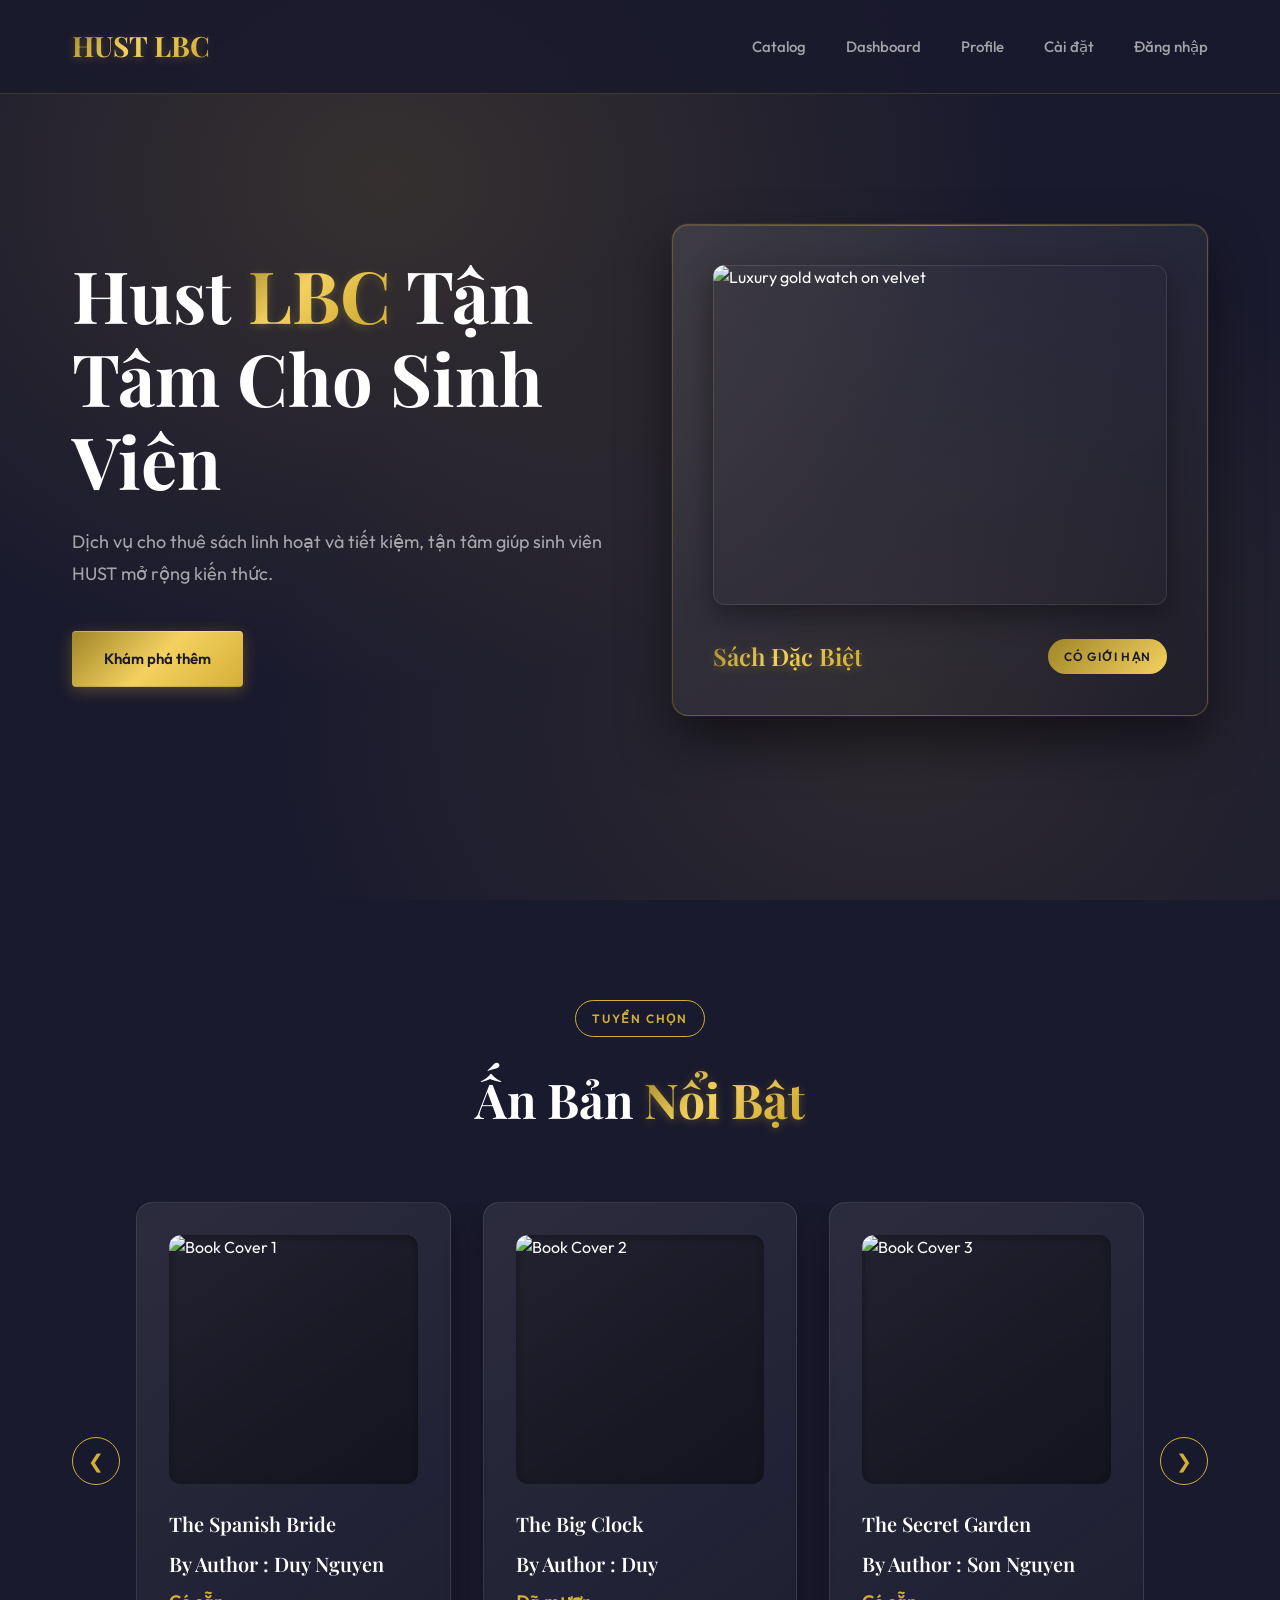
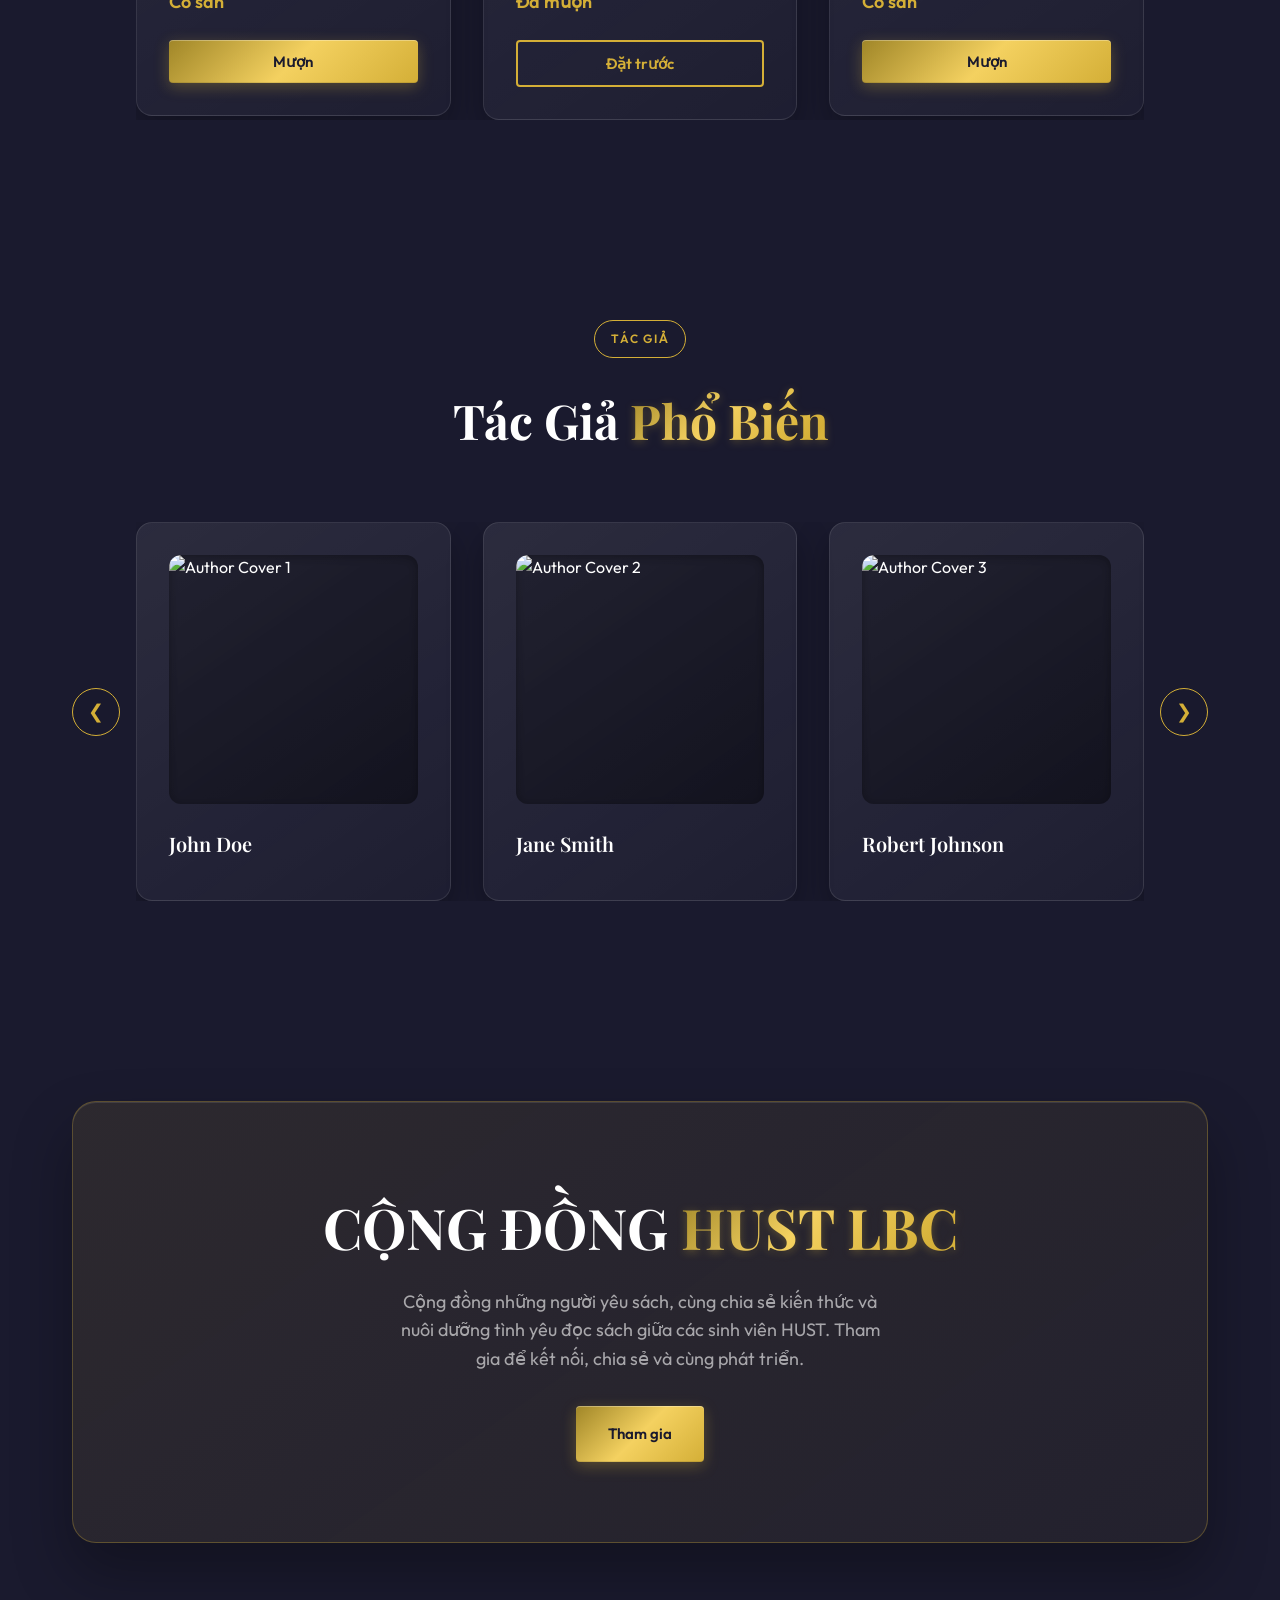
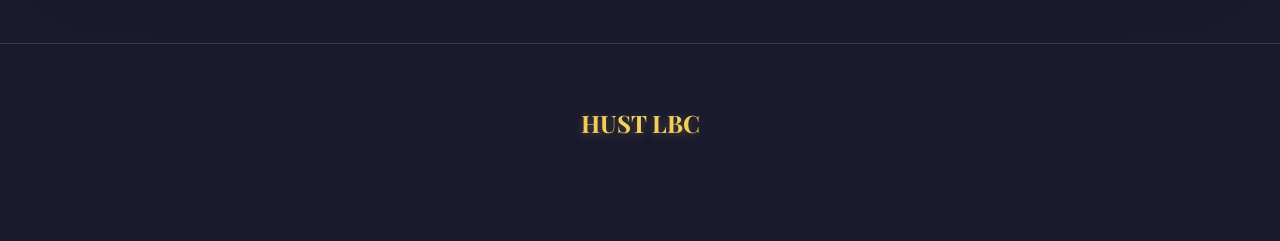
==== commit 91924d52: "fix something" ====
--- a/frontend/index.html
+++ b/frontend/index.html
@@ -21,13 +21,16 @@
         <ul class="nav-links">
           <li><a href="catalog.html" data-i18n="navCatalog">Catalog</a></li>
           <li>
-            <a href="dashboard.html" data-i18n="navDashboard">Dashboard</a>
+            <a href="dashboard.html" class="active" data-i18n="navDashboard"
+              >Dashboard</a
+            >
           </li>
+          <li><a href="profile.html" data-i18n="navProfile">Profile</a></li>
+          <li><a href="setting.html" data-i18n="navSetting">Setting</a></li>
 
           <li id="nav-login-wrapper">
             <a href="login.html" data-i18n="navLogin">Login</a>
           </li>
-
           <li
             class="user-nav-wrapper"
             id="nav-user-profile"
@@ -40,8 +43,6 @@
               Đăng xuất
             </button>
           </li>
-
-          <li><a href="setting.html" data-i18n="navSetting">Setting</a></li>
         </ul>
       </div>
     </nav>
@@ -78,7 +79,9 @@
                       alt="Luxury gold watch on velvet" />
                   </div>
                   <div class="card-meta">
-                    <h3 class="card-title metallic-gold" data-i18n="heroCardTitle">
+                    <h3
+                      class="card-title metallic-gold"
+                      data-i18n="heroCardTitle">
                       Signature Book
                     </h3>
                     <span class="card-badge" data-i18n="heroCardBadge"
@@ -101,7 +104,7 @@
             <h2
               class="section-title"
               data-i18n-html="sectionCuratedTitle"
-              data-i18n-default="Featured <span class=&quot;metallic-gold&quot;>Editions</span>">
+              data-i18n-default='Featured <span class="metallic-gold">Editions</span>'>
               Featured <span class="metallic-gold">Editions</span>
             </h2>
           </div>
@@ -230,7 +233,7 @@
             <h2
               class="section-title"
               data-i18n-html="sectionAuthorTitle"
-              data-i18n-default="Popular <span class=&quot;metallic-gold&quot;>Authors</span>">
+              data-i18n-default='Popular <span class="metallic-gold">Authors</span>'>
               Popular <span class="metallic-gold">Authors</span>
             </h2>
           </div>
@@ -308,7 +311,7 @@
             <h2
               class="cta-title"
               data-i18n-html="ctaCommunityTitle"
-              data-i18n-default="<span class=&quot;metallic-gold&quot;>HUST LBC</span> COMMUNITY">
+              data-i18n-default='<span class="metallic-gold">HUST LBC</span> COMMUNITY'>
               <span class="metallic-gold">HUST LBC</span> COMMUNITY
             </h2>
             <p class="cta-description" data-i18n="ctaCommunityDesc">
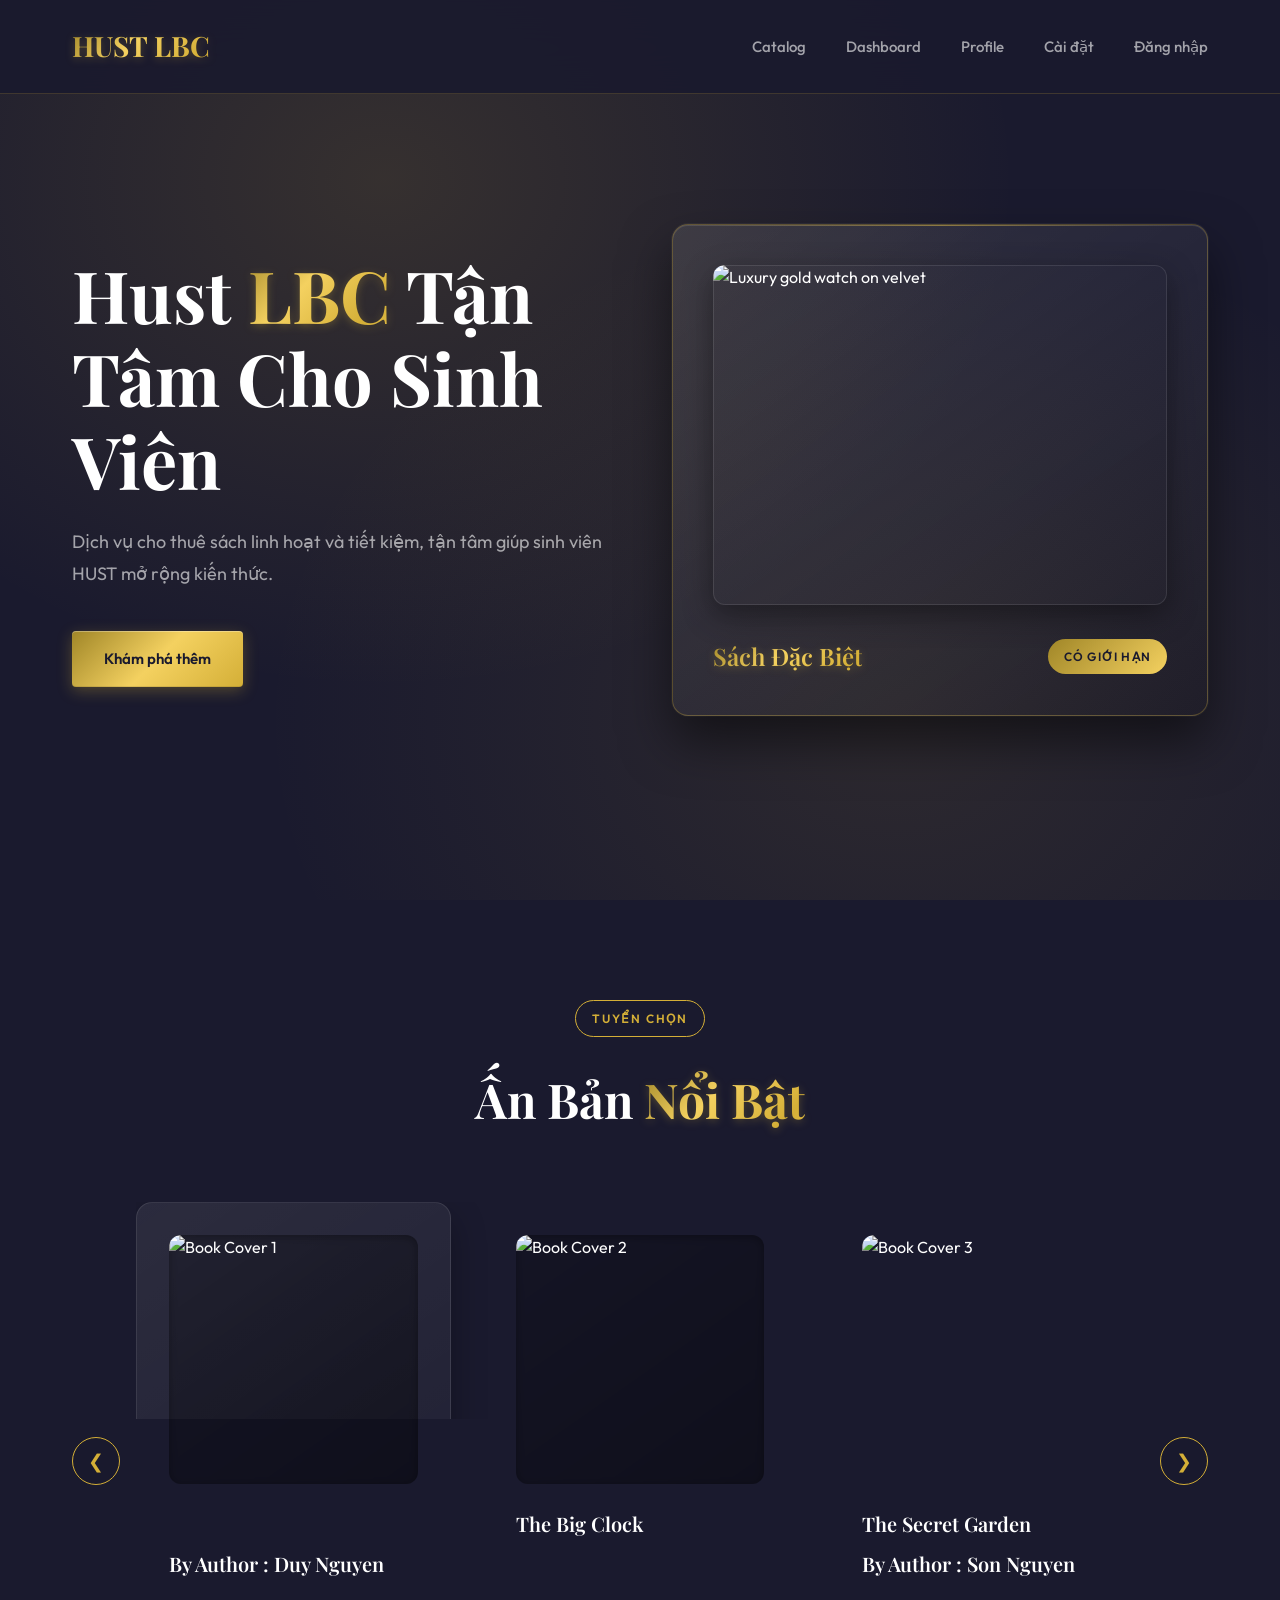
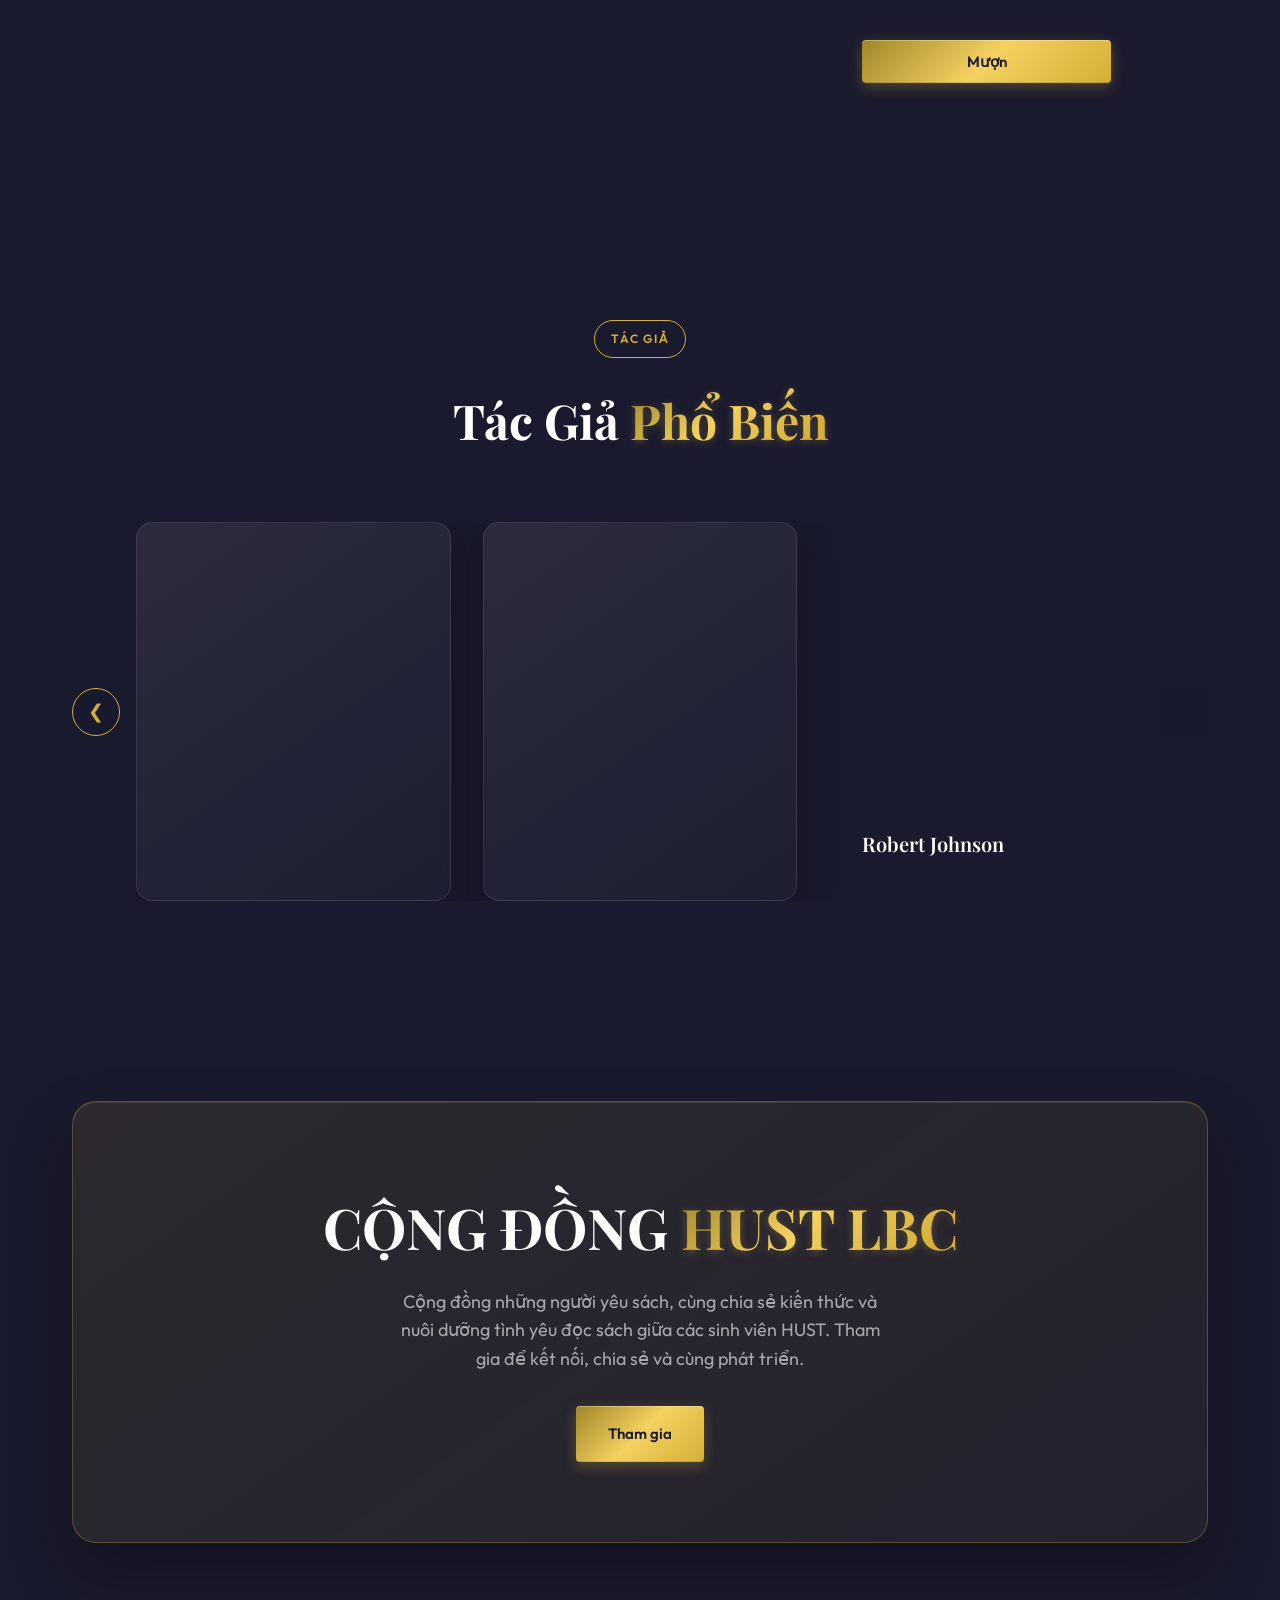
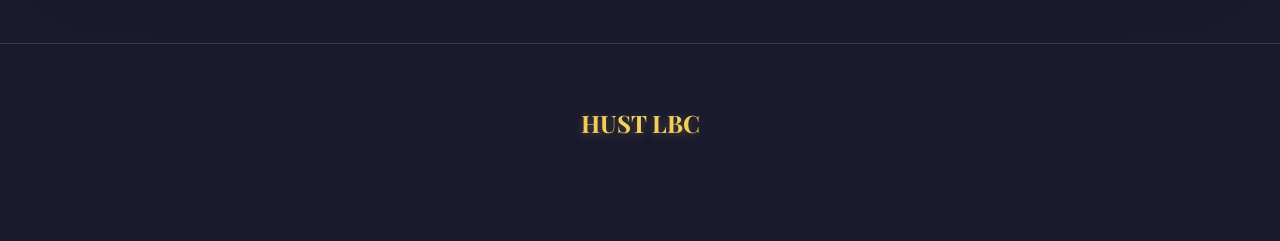
==== commit b152e163: "ADMIN DASHBOARD 13/6/2026" ====
--- a/frontend/index.html
+++ b/frontend/index.html
@@ -23,6 +23,11 @@
           <li>
             <a href="dashboard.html" class="active" data-i18n="navDashboard"
               >Dashboard</a
+            >
+          </li>
+          <li id="nav-admin-link" style="display: none">
+            <a href="admin.html" style="color: #ff4757; font-weight: 600"
+              >👑 Quản Trị</a
             >
           </li>
           <li><a href="profile.html" data-i18n="navProfile">Profile</a></li>
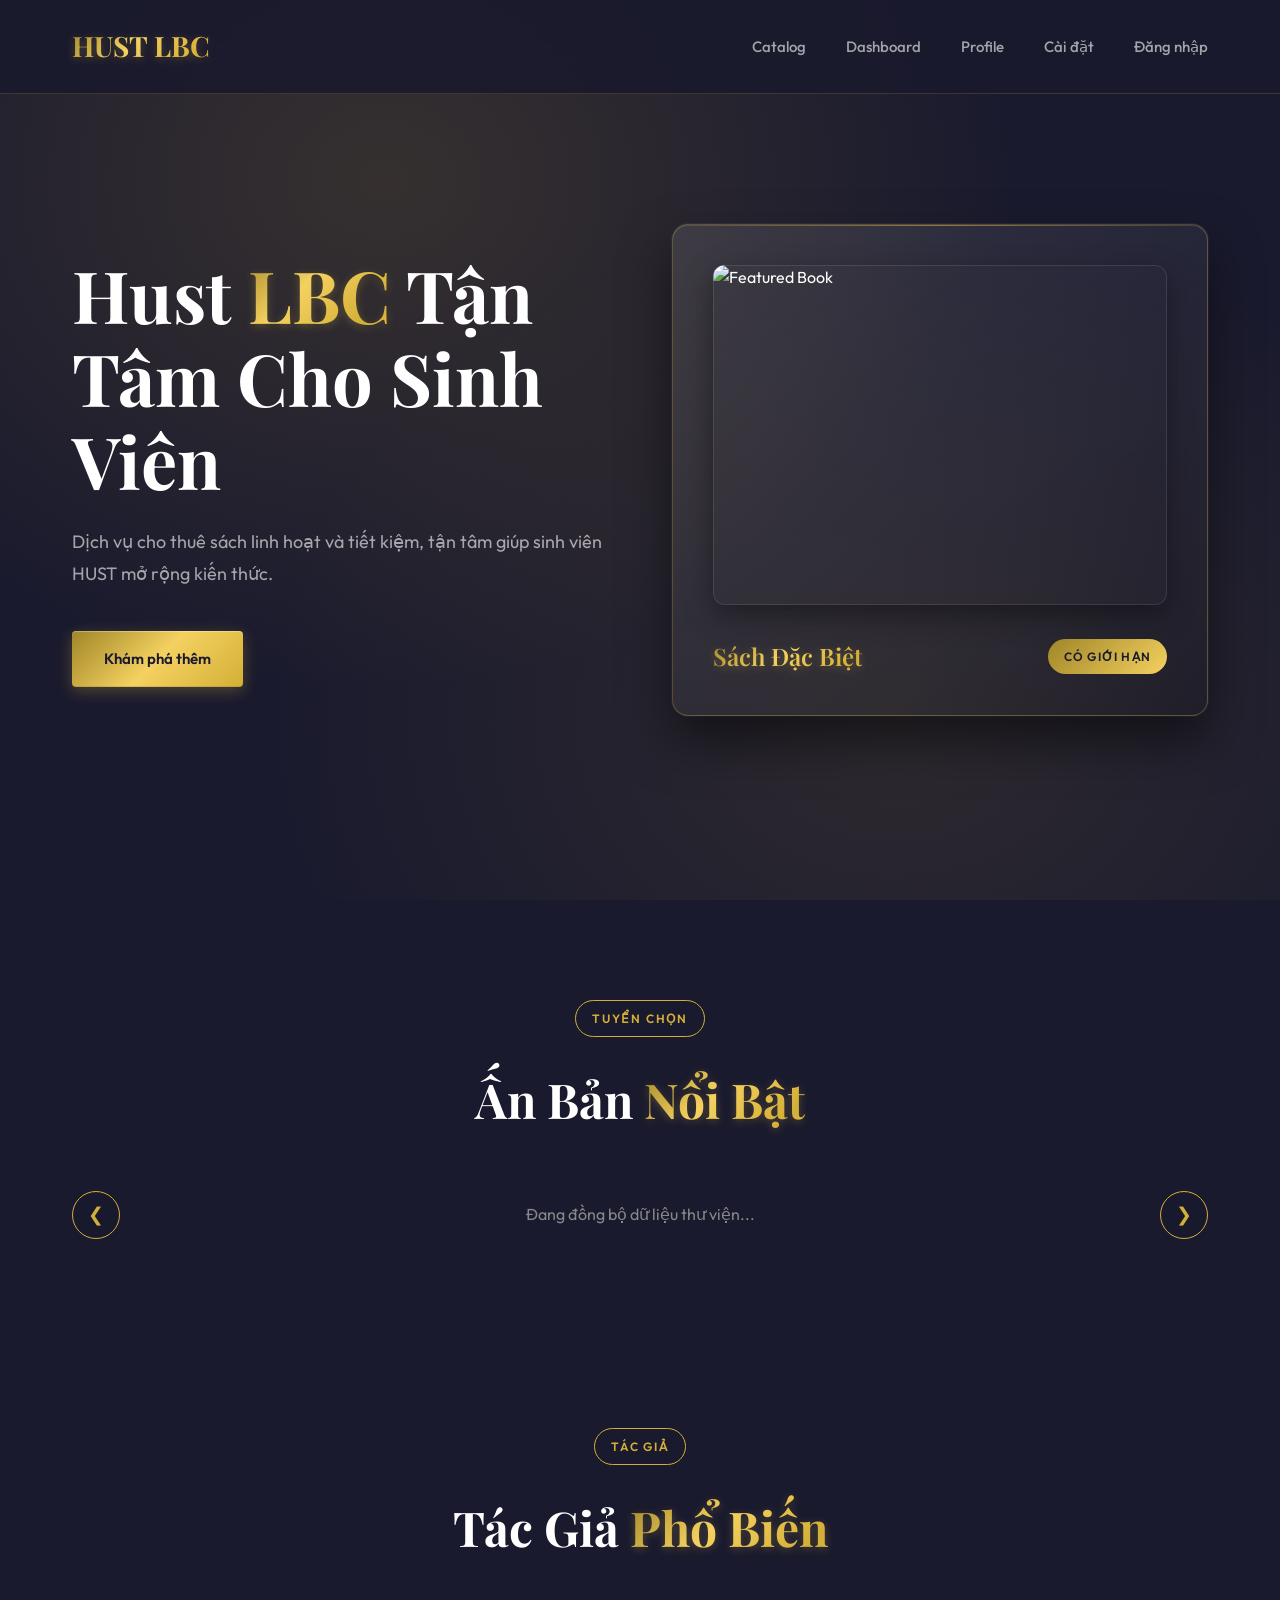
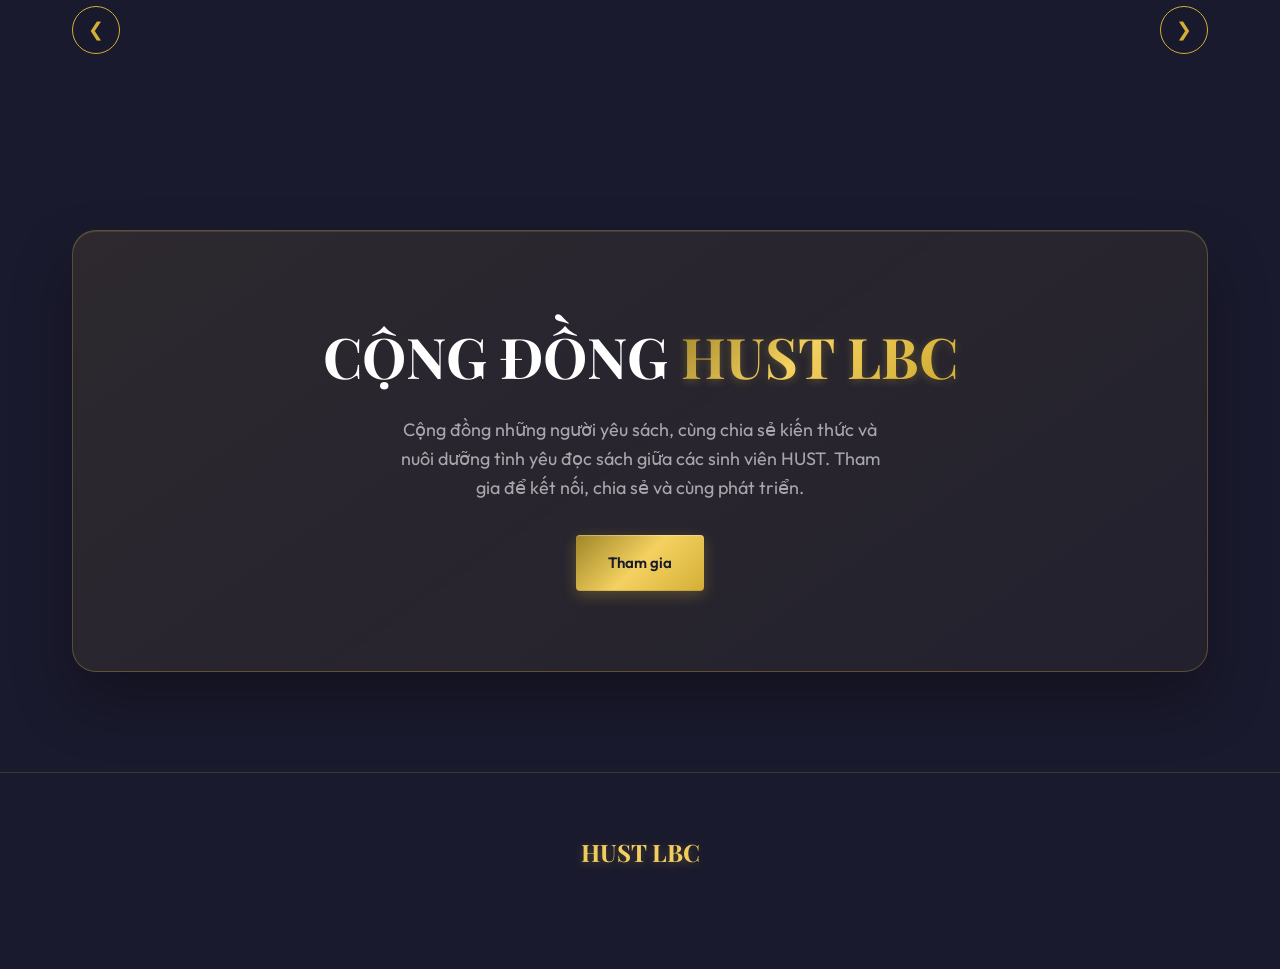
==== commit d7f810e4: "DONEEE" ====
--- a/frontend/index.html
+++ b/frontend/index.html
@@ -21,9 +21,7 @@
         <ul class="nav-links">
           <li><a href="catalog.html" data-i18n="navCatalog">Catalog</a></li>
           <li>
-            <a href="dashboard.html" class="active" data-i18n="navDashboard"
-              >Dashboard</a
-            >
+            <a href="dashboard.html" data-i18n="navDashboard">Dashboard</a>
           </li>
           <li id="nav-admin-link" style="display: none">
             <a href="admin.html" style="color: #ff4757; font-weight: 600"
@@ -81,7 +79,7 @@
                   <div class="card-image">
                     <img
                       src="https://images.nxbbachkhoa.vn/Picture/2023/3/20/image-20230320163952673.jpg"
-                      alt="Luxury gold watch on velvet" />
+                      alt="Featured Book" />
                   </div>
                   <div class="card-meta">
                     <h3
@@ -116,116 +114,9 @@
 
           <div class="carousel-container">
             <button class="carousel-nav prev" aria-label="Previous">❮</button>
-
             <div class="carousel-viewport">
-              <div class="carousel-track">
-                <div class="product-card">
-                  <div class="product-card-inner">
-                    <div class="product-image">
-                      <img
-                        src="https://images.unsplash.com/photo-1544947950-fa07a98d237f?w=600&q=80"
-                        alt="Book Cover 1" />
-                    </div>
-                    <h3 class="product-title">The Spanish Bride</h3>
-                    <h2 class="product-title" data-i18n-prefix="byAuthor">
-                      By Author : Duy Nguyen
-                    </h2>
-                    <p
-                      class="product-price"
-                      data-i18n="statusAvailable"
-                      data-i18n-default="Available">
-                      Available
-                    </p>
-                    <button
-                      class="btn btn-gold btn-block card-action"
-                      data-i18n="btnBorrow">
-                      Borrow
-                    </button>
-                  </div>
-                </div>
-
-                <div class="product-card">
-                  <div class="product-card-inner">
-                    <div class="product-image">
-                      <img
-                        src="https://images.unsplash.com/photo-1589829085413-56de8ae18c73?w=600&q=80"
-                        alt="Book Cover 2" />
-                    </div>
-                    <h3 class="product-title">The Big Clock</h3>
-                    <h2 class="product-title">By Author : Duy</h2>
-                    <p class="product-price" data-i18n="statusBorrowed">
-                      Borrowed
-                    </p>
-                    <button
-                      class="btn btn-outline btn-block card-action"
-                      data-i18n="btnReserve">
-                      Reserve
-                    </button>
-                  </div>
-                </div>
-
-                <div class="product-card">
-                  <div class="product-card-inner">
-                    <div class="product-image">
-                      <img
-                        src="https://images.unsplash.com/photo-1611591437281-460bfbe1220a?w=400&q=80"
-                        alt="Book Cover 3" />
-                    </div>
-                    <h3 class="product-title">The Secret Garden</h3>
-                    <h2 class="product-title">By Author : Son Nguyen</h2>
-                    <p class="product-price" data-i18n="statusAvailable">
-                      Available
-                    </p>
-                    <button
-                      class="btn btn-gold btn-block card-action"
-                      data-i18n="btnBorrow">
-                      Borrow
-                    </button>
-                  </div>
-                </div>
-
-                <div class="product-card">
-                  <div class="product-card-inner">
-                    <div class="product-image">
-                      <img
-                        src="https://images.unsplash.com/photo-1512820790803-83ca734da794?w=600&q=80"
-                        alt="Book Cover 4" />
-                    </div>
-                    <h3 class="product-title">The Great Gatsby</h3>
-                    <h2 class="product-title">By Author : Son</h2>
-                    <p class="product-price" data-i18n="statusAvailable">
-                      Available
-                    </p>
-                    <button
-                      class="btn btn-gold btn-block card-action"
-                      data-i18n="btnBorrow">
-                      Borrow
-                    </button>
-                  </div>
-                </div>
-
-                <div class="product-card">
-                  <div class="product-card-inner">
-                    <div class="product-image">
-                      <img
-                        src="https://images.unsplash.com/photo-1532012197267-da84d127e765?w=600&q=80"
-                        alt="Book Cover 5" />
-                    </div>
-                    <h3 class="product-title">Huckleberry Finn</h3>
-                    <h2 class="product-title">By Author : Bao Nguyen</h2>
-                    <p class="product-price" data-i18n="statusAvailable">
-                      Available
-                    </p>
-                    <button
-                      class="btn btn-gold btn-block card-action"
-                      data-i18n="btnBorrow">
-                      Borrow
-                    </button>
-                  </div>
-                </div>
-              </div>
+              <div class="carousel-track" id="featured-books-track"></div>
             </div>
-
             <button class="carousel-nav next" aria-label="Next">❯</button>
           </div>
         </div>
@@ -245,66 +136,9 @@
 
           <div class="carousel-container">
             <button class="carousel-nav prev" aria-label="Previous">❮</button>
-
             <div class="carousel-viewport">
-              <div class="carousel-track">
-                <div class="product-card">
-                  <div class="product-card-inner">
-                    <div class="product-image">
-                      <img
-                        src="https://i.scdn.co/image/ab6761610000e5ebdd63bbbb794fe896da8b1cca"
-                        alt="Author Cover 1" />
-                    </div>
-                    <h3 class="product-title">John Doe</h3>
-                  </div>
-                </div>
-
-                <div class="product-card">
-                  <div class="product-card-inner">
-                    <div class="product-image">
-                      <img
-                        src="https://www.janesmithauthor.com/uploads/b/c5209bf0-3a89-11ef-9367-8d7cf36590d5/JS%20square%20small.jpg"
-                        alt="Author Cover 2" />
-                    </div>
-                    <h3 class="product-title">Jane Smith</h3>
-                  </div>
-                </div>
-
-                <div class="product-card">
-                  <div class="product-card-inner">
-                    <div class="product-image">
-                      <img
-                        src="https://www.heydaybooks.com/wp-content/uploads/2022/08/Bob_Johnson_credit_Dani_Padgett_500pix-web.jpg"
-                        alt="Author Cover 3" />
-                    </div>
-                    <h3 class="product-title">Robert Johnson</h3>
-                  </div>
-                </div>
-
-                <div class="product-card">
-                  <div class="product-card-inner">
-                    <div class="product-image">
-                      <img
-                        src="https://m.media-amazon.com/images/M/MV5BNzhkYTNkNTktN2M5OS00MjU5LWFkMWQtZGEwOWIzZjcyY2NiXkEyXkFqcGc@._V1_FMjpg_UX1000_.jpg"
-                        alt="Author Cover 4" />
-                    </div>
-                    <h3 class="product-title">F. Scott Fitzgerald</h3>
-                  </div>
-                </div>
-
-                <div class="product-card">
-                  <div class="product-card-inner">
-                    <div class="product-image">
-                      <img
-                        src="https://www.americanpoems.com/wp-content/uploads/2018/09/Emily-Dickinson.gif"
-                        alt="Author Cover 5" />
-                    </div>
-                    <h3 class="product-title">Emily Dickinson</h3>
-                  </div>
-                </div>
-              </div>
+              <div class="carousel-track" id="popular-authors-track"></div>
             </div>
-
             <button class="carousel-nav next" aria-label="Next">❯</button>
           </div>
         </div>
@@ -341,7 +175,6 @@
       </div>
     </footer>
 
-    <!-- ⚠️ i18n.js PHẢI ĐƯỢC NẠP TRƯỚC để apply theme + ngôn ngữ ngay khi trang load -->
     <script src="assets/js/i18n.js"></script>
     <script src="assets/js/index/index.js"></script>
     <script src="assets/js/main.js"></script>
